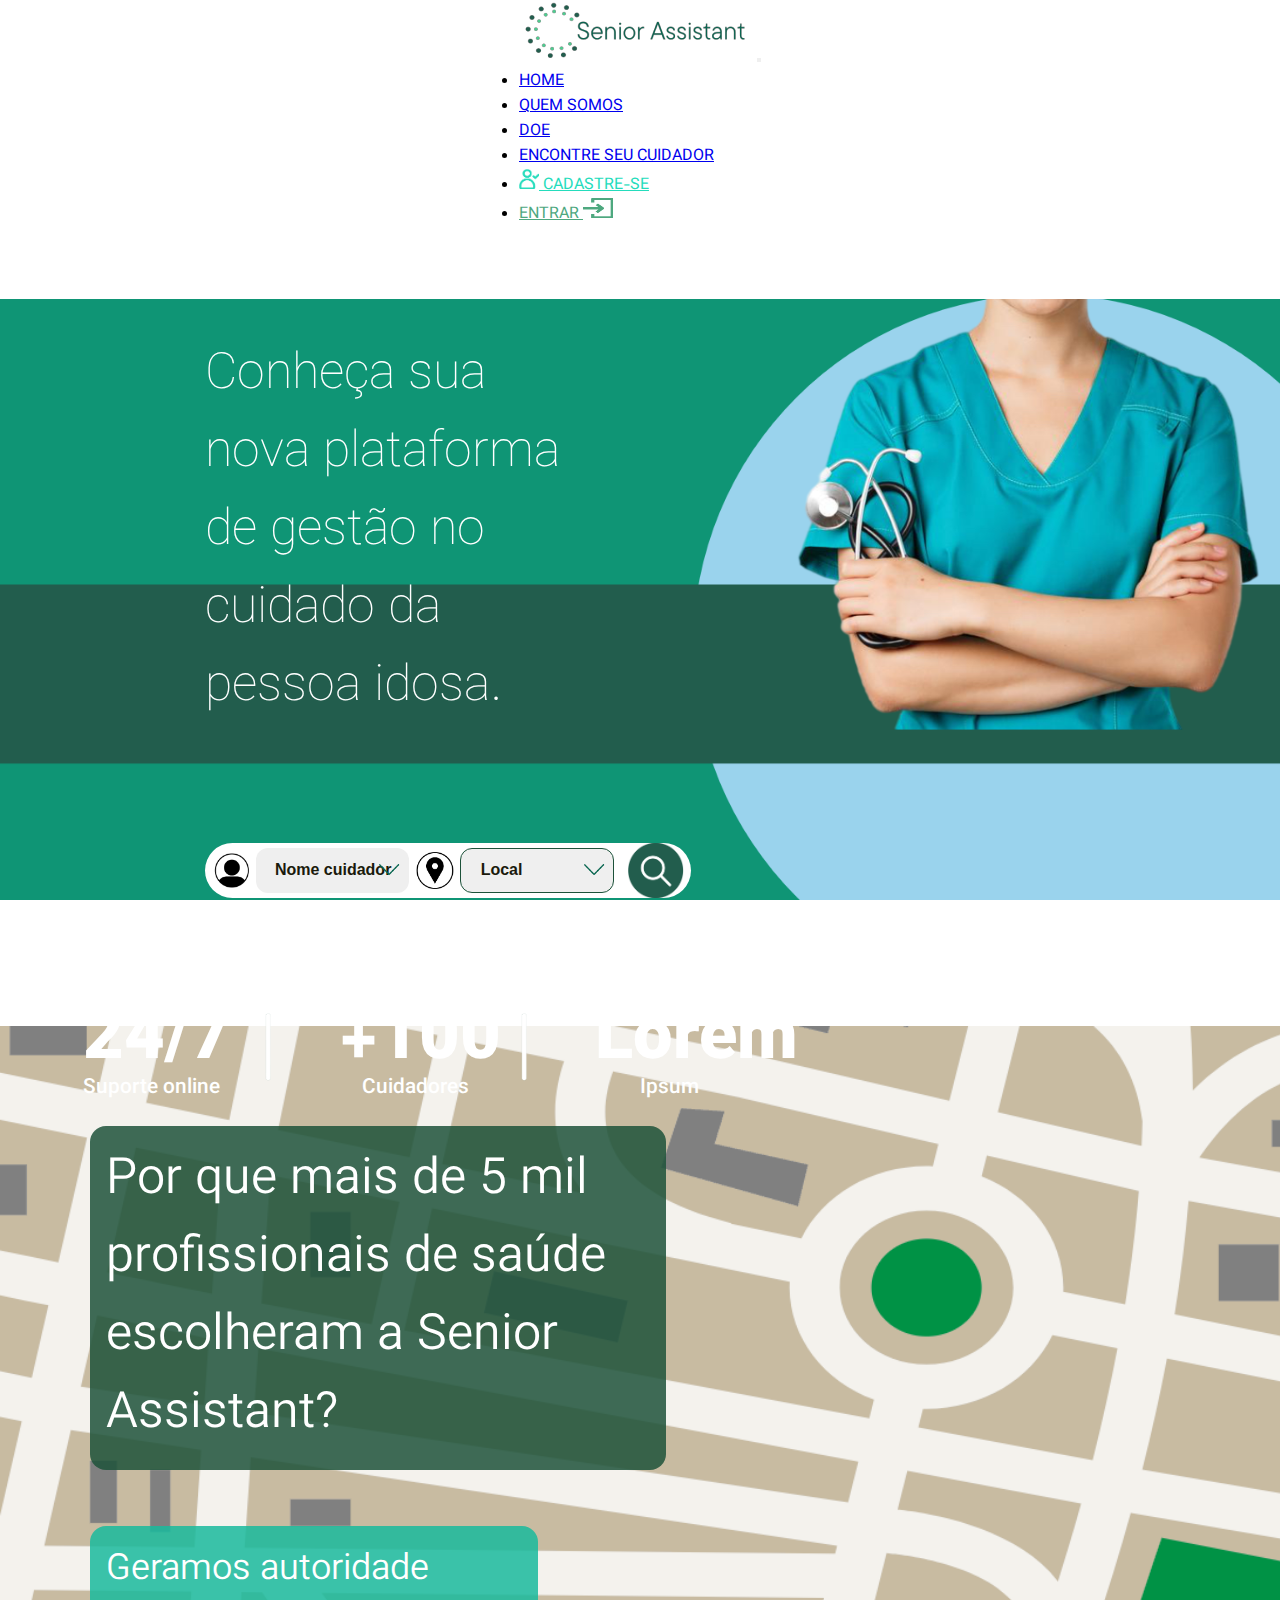
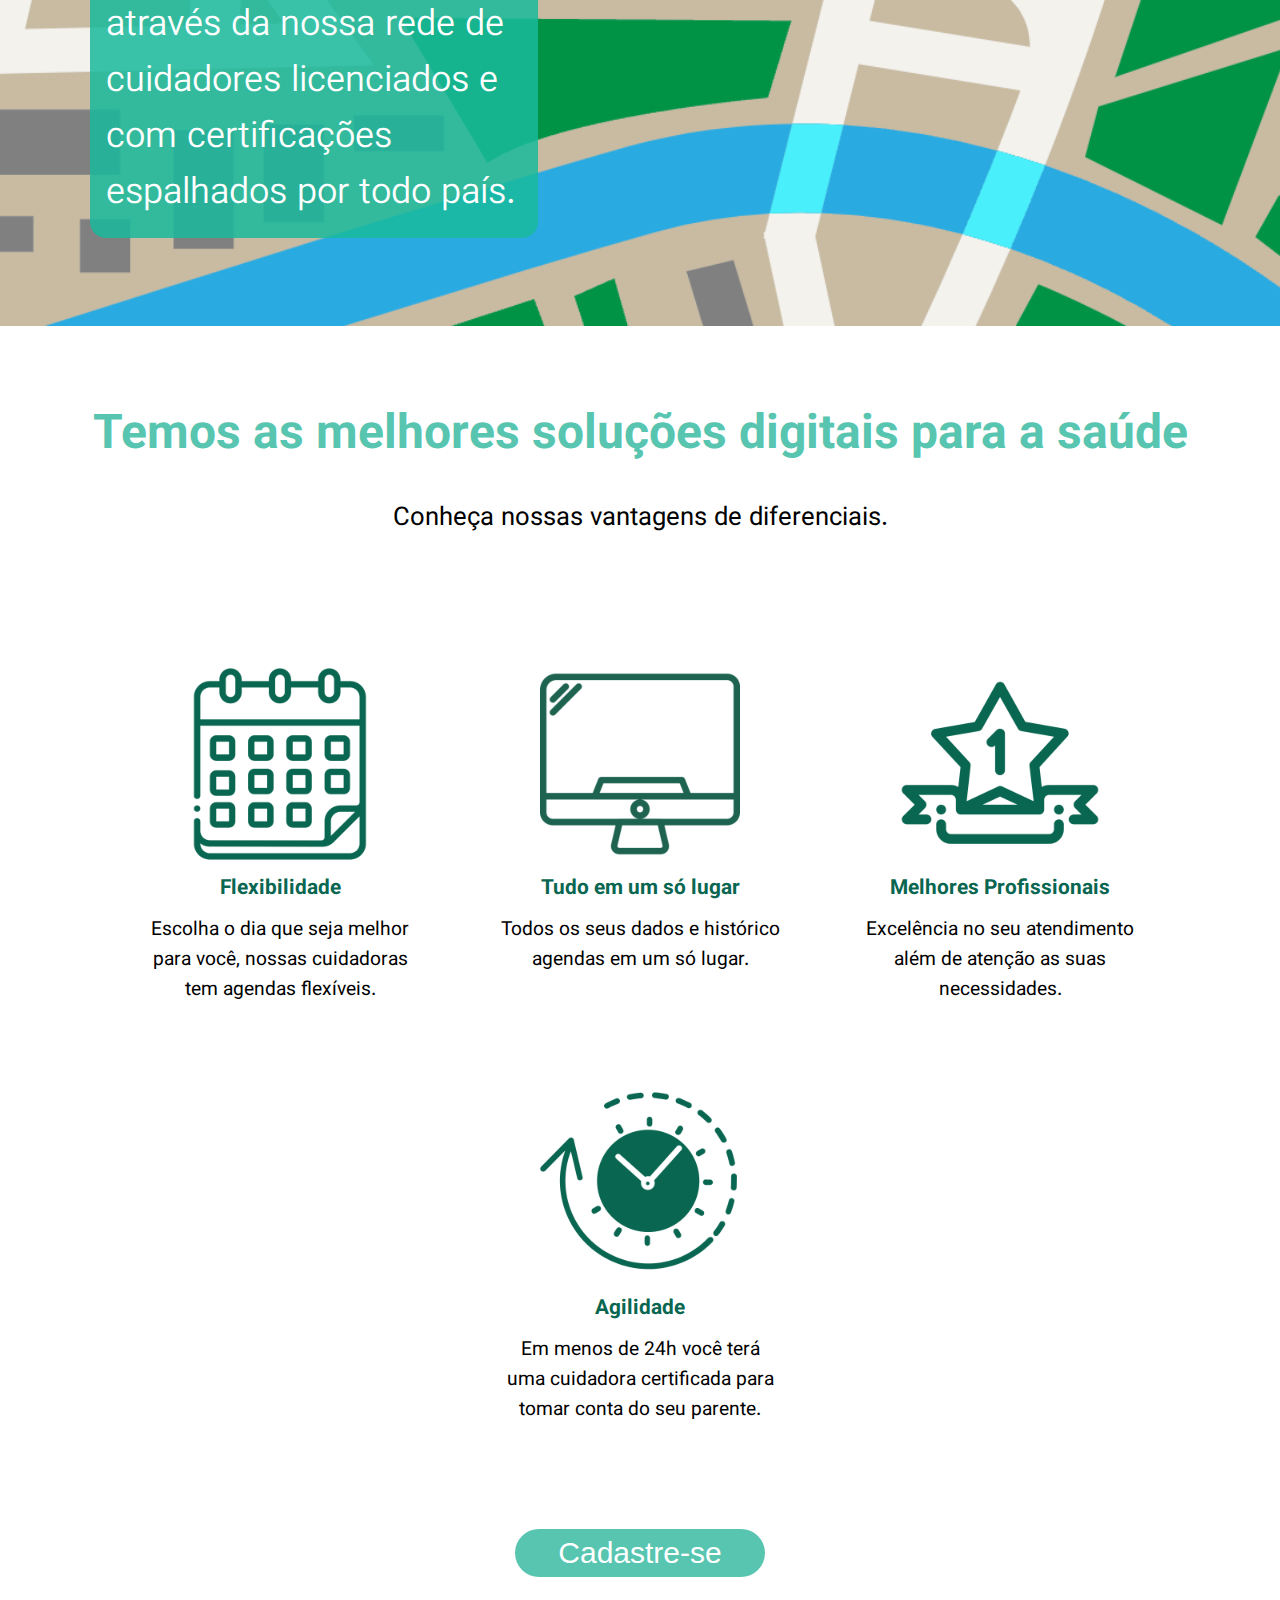
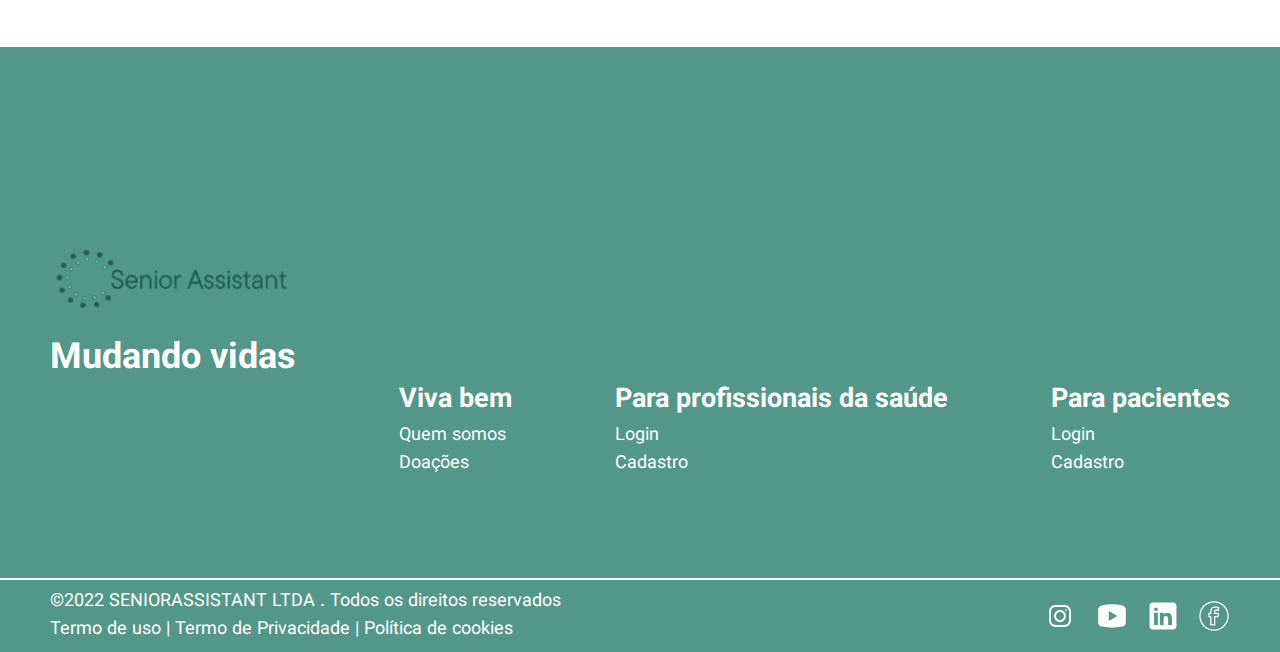
==== html/index.html @ b774f8a0 "adicionando pagina de cuidador" ====
<!DOCTYPE html>
<html lang="pt-br">
  <head>
    <meta charset="UTF-8" />
    <meta http-equiv="X-UA-Compatible" content="IE=edge" />
    <meta name="viewport" content="width=device-width, initial-scale=1.0" />
    <link
      rel="shortcut icon"
      href="../images/Logo_so_imagem.png"
      type="image/x-icon"
    />
    <link rel="stylesheet" href="../css/index.css" />
    <link rel="stylesheet" href="../css/style2.css" />
    <link rel="stylesheet" href="../css/home3.css" type="text/css" />
    <link
      rel="shortcut icon"
      href="../images/Logo_so_imagem.png"
      type="image/x-icon"
    />
    <!-- CSS BS -->
    <link href="https://cdn.jsdelivr.net/npm/bootstrap@5.2.3/dist/css/bootstrap.min.css" rel="stylesheet" integrity="sha384-rbsA2VBKQhggwzxH7pPCaAqO46MgnOM80zW1RWuH61DGLwZJEdK2Kadq2F9CUG65" crossorigin="anonymous">
    <!-- JavaScript Bundle with Popper -->
    <script src="https://cdn.jsdelivr.net/npm/bootstrap@5.2.3/dist/js/bootstrap.bundle.min.js" integrity="sha384-kenU1KFdBIe4zVF0s0G1M5b4hcpxyD9F7jL+jjXkk+Q2h455rYXK/7HAuoJl+0I4" crossorigin="anonymous" defer></script>
    <title>
      Senior Assistant | Plataforma de cuidados para Tratamentos Geriátricos
    </title>
  </head>
  <body>
    <header>
      <nav class="navbar navbar-expand-lg bg-white fixed-top">
        <div class="container-fluid">
          <a href="#"><img src="../images/Logo_nova.png" alt=""></a>
          <button class="navbar-toggler" type="button" data-bs-toggle="collapse" data-bs-target="#navbarNav" aria-controls="navbarNav" aria-expanded="false" aria-label="Toggle navigation">
            <span class="navbar-toggler-icon"></span>
          </button>
          <div class="collapse navbar-collapse justify-content-end" id="navbarNav">
            <ul class="navbar-nav">
              <li class="nav-item">
                <a class="nav-link active" aria-current="page" href="./index.html">HOME</a>
              </li>
              <li class="nav-item">
                <a class="nav-link" href="./quem_somos.html">QUEM SOMOS</a>
              </li>
              <li class="nav-item">
                <a class="nav-link" href="./doe.html">DOE</a>
              </li>
              <li class="nav-item">
                <a class="nav-link" href="./pagpaciente.html">ENCONTRE SEU CUIDADOR</a>
              </li>
              <li class="nav-item" id="color-btn-signup">
                <a class="nav-link"href="./cadastro.html"><img
                  src="../images/boneco_cadastro.png"
                  alt="ícone de cadastro"
                  height="20"
                  width="20"
                />
                CADASTRE-SE</a>
              </li>
              <li class="nav-item" id="color-btn-login">
                <a class="nav-link" href="./login.html">ENTRAR
                  <img
                    src="../images/btn_login_home.png"
                    alt="ícone de login"
                    height="20"
                    width="30"/>
                  </a>
              </li>
            </ul>
          </div>
        </div>
      </nav>
    </header>
    
    <div class="background-idosos">
      
        <div class="container-idosos">
          <h3>
            Conheça sua nova plataforma de gestão no cuidado da pessoa idosa.
          </h3>
        </div>
      <!--começo select-->

      <div>
        <div class="container-dad">
            <div class="container-cuidador">
              <img class="usuario" src="../images/icone-usuario.png" alt="">
              <select>
                <option value="" selected> Nome cuidador</option>
                <option value="">Rafaela Marques</option>
                <option value="">Ricardo Albuquerque</option>
                <option value="">Bruna Fernandes</option>
                <option value="">Marcela Domingues</option>
                
              </select>
            </div>
            <div class="seta1">
              <img src="../images/seta.png" alt="">
            </div>
            <div class="container-local">
              <img class="mapa" src="../images/icone-mapa.png" alt="">
              <select>
                <option value="" selected> Local</option>
                <option value="">Piedade</option>
                <option value="">Olinda</option>
                <option value="">Graças</option>
                <option value="">Espinheiro</option>
                
              </select>
            </div>
            <div class="seta2">
              <img src="../images/seta.png" alt="">
            </div>
            <div class="lupa">
            <img src="../images/icone-lupa.png" alt="">
            </div>  
        </div>
        <div class="escrituras">
          <div class="text1">
            <h3>24/7</h3>
            <p>Suporte online</p>
          </div>
          <div><img src="../images/barra.png"></div>
            <div class="text2">
              <h3>+100 </h3>
              <p>Cuidadores</p>
            </div>
            <div><img src="../images/barra.png"></div>
              <div class="text3">
                <h3>Lorem</h3>
                <p>Ipsum</p>
              </div>
              
        </div>
      </div>




        <!--fim select-->
          </div>
      </div>
    </div>
      
    <section class="descricao">
      <h3>
        Por que mais de 5 mil profissionais de saúde escolheram a Senior
        Assistant?
      </h3>
      <h4>
        Geramos autoridade através da nossa rede de cuidadores licenciados e com
        certificações espalhados por todo país.
      </h4>
    </section>

    <section class="vantagens">
      <div class="titulo">
        <h1>Temos as melhores soluções digitais para a saúde</h1>
      </div>
      <div>
        <p class="subtitulo">Conheça nossas vantagens de diferenciais.</p>
      </div>
      <section>
        <div class="box">
          <img class="image-home3" src="../images/flexivel.png" />
          <h3 class="texto">Flexibilidade</h3>
          <p>
            Escolha o dia que seja melhor para você, nossas cuidadoras tem agendas flexíveis.
          </p>
        </div>

        <div class="box">
          <img class="image-home3" src="../images/computador.png" />
          <h3 class="texto">Tudo em um só lugar</h3>
          <p>
            Todos os seus dados e histórico agendas em um só lugar.
          </p>
        </div>
        <div class="box">
          <img class="image-home3" src="../images/estrela.png" />
          <h3 class="texto">Melhores Profissionais</h3>
          <p>
            Excelência no seu atendimento além de atenção as suas necessidades.
          </p>
        </div>

        <div class="box">
          <img class="image-home3" src="../images/relogio.png" />
          <h3 class="texto">Agilidade</h3>
          <p>
            Em menos de 24h você terá uma cuidadora certificada para tomar conta do seu parente.
          </p>
        </div>
      </section>
      <div class="cadastro">
        <a href="../html/cadastro.html">
          <button type="submit">Cadastre-se</button>
        </a>
      </div>
    </section>

    <footer>
      <div class="wrapper">
        <img src="../images/Logo_nova.png" alt="" class="logo" />
        <div class="links">
          <h2>Mudando vidas</h2>
          <div class="col">
            <p class="titulo">Viva bem</p>
            <a href="./quem_somos.html" target="_blank">Quem somos</a>
            <a href="./doe.html" target="_blank">Doações</a>
          </div>
          <div class="col">
            <p class="titulo">Para profissionais da saúde</p>
            <a href="./login.html" target="_blank">Login</a>
            <a href="./cadastro.html" target="_blank">Cadastro</a>
          </div>
          <div class="col">
            <p class="titulo">Para pacientes</p>
            <a href="../html/login.html" target="_blank">Login</a>
            <a href="#">Cadastro</a>
          </div>
        </div>
      </div>

      <hr />

      <div class="wrapper termos">
        <div>
          <p>©2022 SENIORASSISTANT LTDA . Todos os direitos reservados</p>
          <p>Termo de uso | Termo de Privacidade | Política de cookies</p>
        </div>
        <div class="socials">
          <img src="../images/instagram.svg" alt="" />
          <img src="../images/youtube.svg" alt="" />
          <img src="../images/linkedin.svg" alt="" />
          <img src="../images/facebook.svg" alt="" />
        </div>
      </div>
    </footer>
  </body>
</html>
---- css/index.css ----
@import url('https://fonts.googleapis.com/css2?family=Noto+Sans+Mono:wght@300&family=Vazirmatn:wght@200;300&display=swap');

* {
  box-sizing: border-box;
  padding: 0;
  margin: 0;
}

body {
  font-family: 'Vazirmatn';
}

/* navegáveis */

header {
  width: 100vw;
  display: flex;
  justify-content: space-around;
  align-items: center;
  flex-wrap: wrap;
  
}

header nav {
  background-color: #ffffff;
}

.nav-bar {
  background-color: #ffff;
}

.nav-bar ul {
  display: flex;
  list-style-type: none;
  column-gap: 25px;
  flex-wrap: wrap;
}

#color-btn-signup a {
  color: #24dcbc;
}

#color-btn-login a {
  color: #4ea87f;
}

.nav-bar li a {
  text-decoration: none;
  font-size: 19px;
  color: #767575;
}

.nav-bar li a:hover {
  color: #1a1a0c;
  border-bottom: 2px solid #24dcbc;
}

#color-btn-signup a:hover,
a:active {
  color: #3c877c;
}

#color-btn-login a:hover,
a:active {
  color: #1d523a;
}

/* body */
#header {
  margin: 10px;
}

.logo-home{
width: 250px;
left: 9%;
top: 3px;
}

.container-idosos{
  width: 100vw;
  display: flex;
  align-items: flex-start;
  margin-left: 14%;
  
}
.background-idosos {
  margin-top: 4.5rem;
  background-image: url('../images/fundinho.png');
  background-repeat: no-repeat;
  background-size: cover;
  background-position: center center;
  background-attachment: fixed;
  min-width: 100vw;
  height: 100%;
}

.background-idosos h3 {
  color: #ffff;
  margin: 3% 2%;
  font-size: 50px;
  font-weight: lighter;
  width: 30%;
}

/* select*/

.container-dad {
  width: 38%;
  height: 10%;
  background-color: #fff;
  border-radius: 40px;
  display: flex;
  margin-left: 16%;
  margin-top: 6%;
}

.container-cuidador {
  margin-left: 1%;
  display: flex;
  justify-content: left;
  align-items: center;
}

.container-local {
  display: flex;
  justify-content: left;
  align-items: center;
}

.seta1 {
  display: flex;
  justify-content: center;
  align-items: center;
  margin-left: -3vw;
  pointer-events: none;
}

.seta2 {
  display: flex;
  justify-content: center;
  align-items: center;
  margin-left: -3vw;
  pointer-events: none;
}

.container-cuidador img {
  width: 3.5vw;
  margin-right: 0.1vw;
}

.seta1 img {
  width: 3vw;
  
}

.seta2 img {
  width: 3vw;
  
}

.lupa {
  display: flex;
  justify-content: center;
  align-items: center;
  margin-left: 1vw;
}

.lupa img {
  width: 4.5vw;
  
}

.container-local img {
  border: 0px;
  width: 3vw;
  margin-right: 0.5vw;
  margin-left: 0.5vw;
}

.container-cuidador select {
  width: 12vw;
  height: 5vh;
  line-height: 100%;
  border-radius: 12px;
  border-color: #1d523a;
  appearance: none;
  padding-left: 1.2rem;
  box-sizing: border-box;
  font-size: 1em;
  color: #1a1a0c;
  font-weight: 600;
  border: none;
}

.container-local select {
  width: 12vw;
  height: 5vh;
  line-height: 100%;
  border-radius: 12px;
  border-color: #1d523a;
  appearance: none;
  padding-left: 1.2rem;
  box-sizing: border-box;
  font-size: 1em;
  color: #1a1a0c;
  font-weight: 600;
  border: no;
}

.escrituras {
  display: flex;
  justify-content: center;
  align-items: center;
  width: 81vw;
  height: 10vw;
  margin-left: 8vw;
}

.escrituras div {
  width: 27vw;
  margin-top: 13vw;
  margin-left: -17vw;
}

.escrituras h3 {
  font-size: 4.4em;
  text-align: start;
  font-weight: 900;
  padding: 0;
  margin: 0;
}

.escrituras p {
  font-size: 1.3em;
  font-weight: 500;
  color: #fff;
  margin-top: -1.5rem;
}

.escrituras img {
  width: 0.9vw;
  margin-left: 4vw;
  margin-top: 1vw; 
}


.text2 p {
  margin-left: 1.8vw;
}

.text3 p {
  margin-left: 3.5vw;
}

/* Descricao */
.descricao {
  padding-top: 100px;
  height: 100vh;
  background-image: url('../images/mapa-bairro.png');
  background-repeat: no-repeat;
  background-size: cover;
}

.descricao h3,
.descricao h4 {
  color: #fff;
  margin-inline: 7%;
  border-radius: 16px;
  padding: 16px;
  font-weight: 300;
}

.descricao h3 {
  background-color: rgba(29, 82, 58, 0.85);
  font-size: 50px;
  max-width: 45vw;
}

.descricao h4 {
  background-color: rgba(25, 186, 156, 0.85);
  margin-top: 56px;
  max-width: 35vw;
  font-size: 36px;

}

/* Footer */
footer {
  background-color: #529787;
  color: #fff;
  padding-top: 200px;
}

.wrapper {
  padding-inline: 50px;
}

.logo {
  width: 245px;
  margin-bottom: 12px;
}

.links h2 {
  font-size: 36px;
}

.col {
  font-size: 18px;
  display: flex;
  flex-direction: column;
  padding-bottom: 100px;
}

.col .titulo {
  font-weight: 700;
}

.col a {
  text-decoration: none;
  color: #fff;
}

footer hr {
  background-color: #fff;
  height: 2px;
  border: none;
}

.links {
  display: flex;
  justify-content: space-between;
}

.termos {
  display: flex;
  justify-content: space-between;
  align-items: center;
  padding-block: 8px;
}

.termos p {
  font-size: 18px;
}

.socials {
  display: flex;
  gap: 1.2em;
}

.socials img {
  width: 32px;
  height: 32px;
  cursor: pointer;
}
---- css/style2.css ----
@import url('https://fonts.googleapis.com/css2?family=Noto+Sans+Mono:wght@300&family=Vazirmatn:wght@200&display=swap');
*{
    padding: 0;
    margin: 0;
    box-sizing: border-box;
    
}

.container-home2 {
    background-image: url(../images/mapamundi.png);
    background-repeat: repeat;
    background-size: cover;
 
}
.container-home2 {
    display: flex;
    flex-direction: row;
    align-content: stretch;
}

body{
    font-family: Vazirmatn;
}
.title{
    color: #ffff; 
    font-weight: lighter;
    padding-left: 150px;
    padding-top: 100px;
    
}

.title h1 {
    font-size: 45px;
}

.title h2 {
    font-size: 30px;
    margin-top: 40px;
}
.title strong {
    color: rgb(186, 43, 43);
}
---- css/home3.css ----
.vantagens {
    text-align: center;
    height: 100%;
    width: 100%;
    background-image:  url(../images/fundo.png);
    background-repeat: no-repeat;
    background-size: cover;
    background-position: center center;
    background-attachment: fixed;
}

.vantagens section {
    display: flex;
    justify-content: center;
    flex-wrap: wrap;
    row-gap: 20px;
    width: 100%;
    margin-top: 100px;
}

.vantagens h3 {
    font-size: 1.3rem;
}

.titulo {
    padding-top: 3rem;
    font-size: 1.5em;
}

.image-home3 {
    width: 200px;
    height: 200px;
}

.vantagens h1 {
    color: #58C5B0;
    padding: 25px;
}
.texto {
    color: #096650;
}


/* class */

.box{
    padding-top: 25px;
    width: 300px;
    height: 400px;
    margin: 0px 30px;
    background-color: white;
    border-radius: 15px;
}
.box p {
    align-items: center;
    padding: 10px;
    font-size: 1.2rem;
}

.subtitulo {
    font-size: 1.6rem;

}

.vantagens button {
    align-items: center;
    clear: both;
    background-color: #58C5B0;
    border-radius: 50px;
    color: #fff;
    width: 250px;
    margin: 70px auto;
    font-size: 30px;
    border: none;
    padding: 7px;
}

.vantagens button:hover {
    cursor: pointer;
}

/* Resoluções */

/* Mobile */
@media (min-width: 320px) and (max-width: 359px){
    .vantagens {
        text-align: center;
        height: 100%;
        min-width: 100vw  
    }

    .vantagens section {
        display: flex;
        flex-direction: column;
        justify-content: center;
        align-items: center;
        width: 100%;
        margin-top: 100px;
      
    }

    .box{
        padding-top: 25px;
        width: 300px;
        height: 300px;
        margin: 0px 30px;
        background-color: white;
        border-radius: 15px;
    }

    .box p {
        align-items: center;
        padding: 10px;
        font-size: 1.2rem;
    }

    .image-home3 {
        width: 100px;
        height: 100px;
    }
}

@media (min-width: 377px) and (max-width: 412px) {
    .vantagens {
        text-align: center;
        height: 100%;
        min-width: 100%  
    }

    .vantagens section {
        display: flex;
        flex-direction: column;
        justify-content: center;
        align-items: center;
        width: 100%;
        margin-top: 100px;
      
    }

    .box{
        padding-top: 25px;
        width: 300px;
        height: 300px;
        margin: 0px 30px;
        background-color: white;
        border-radius: 15px;
    }

    .box p {
        align-items: center;
        padding: 10px;
        font-size: 1.2rem;
    }

    .image-home3 {
        width: 100px;
        height: 100px;
    }
    
    .vantagens button {
        align-items: center;
        clear: both;
        background-color: #58C5B0;
        border-radius: 50px;
        color: #fff;
        width: 250px;
        margin: 70px auto;
        font-size: 30px;
        border: none;
        padding: 7px;
    }
}
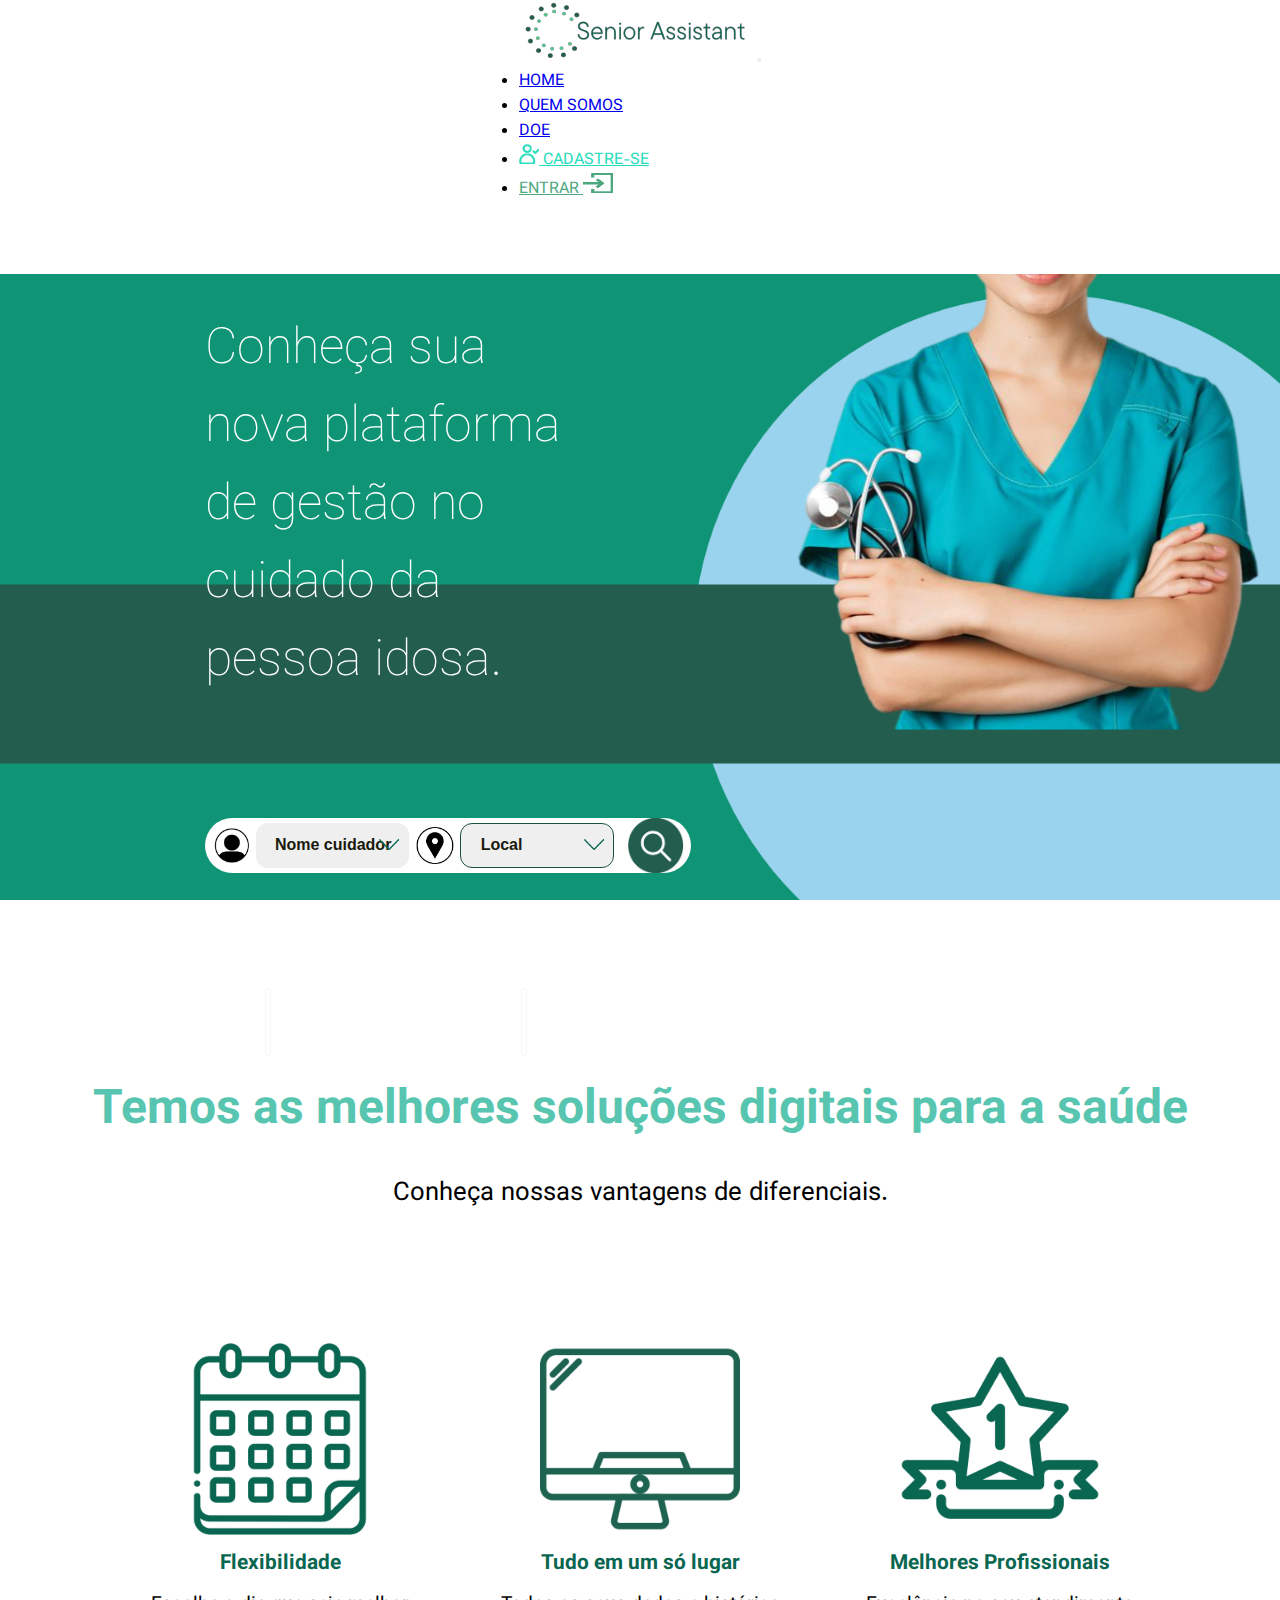
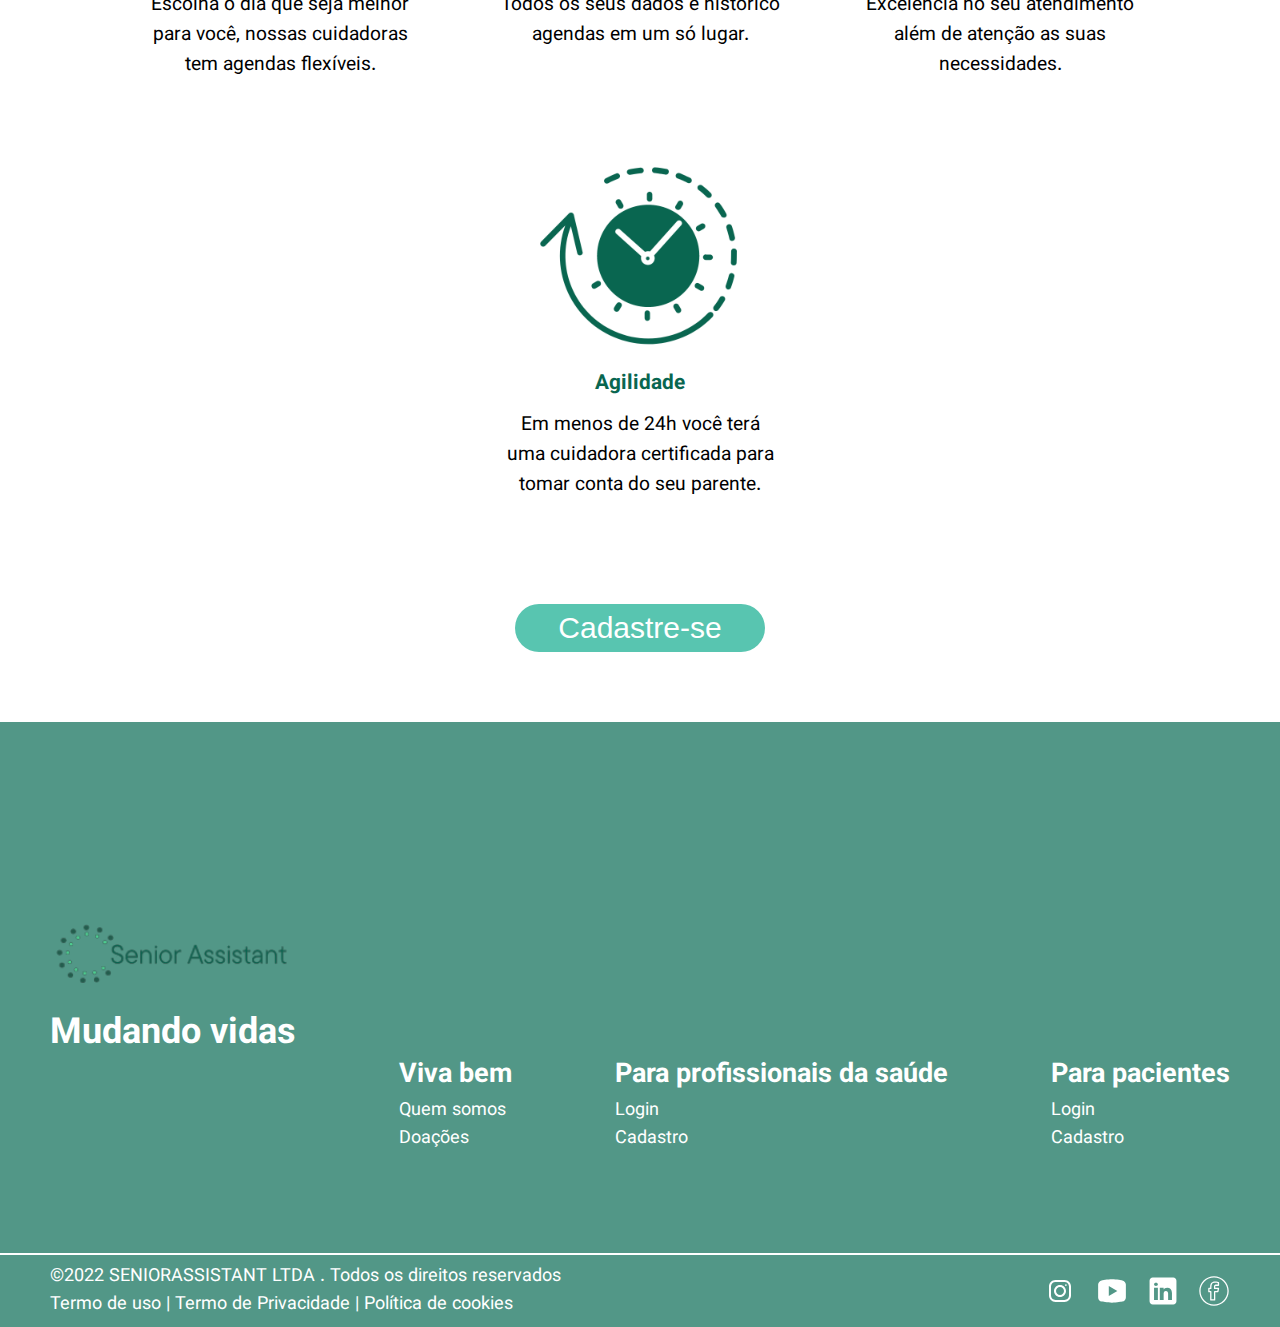
==== commit 973fc1e7: "Merge branch 'main' of https://github.com/LaysAlmeida/Projeto_Uninassau" ====
--- a/html/index.html
+++ b/html/index.html
@@ -10,7 +10,6 @@
       type="image/x-icon"
     />
     <link rel="stylesheet" href="../css/index.css" />
-    <link rel="stylesheet" href="../css/style2.css" />
     <link rel="stylesheet" href="../css/home3.css" type="text/css" />
     <link
       rel="shortcut icon"
@@ -44,9 +43,6 @@
               <li class="nav-item">
                 <a class="nav-link" href="./doe.html">DOE</a>
               </li>
-              <li class="nav-item">
-                <a class="nav-link" href="./pagpaciente.html">ENCONTRE SEU CUIDADOR</a>
-              </li>
               <li class="nav-item" id="color-btn-signup">
                 <a class="nav-link"href="./cadastro.html"><img
                   src="../images/boneco_cadastro.png"
@@ -140,17 +136,6 @@
           </div>
       </div>
     </div>
-      
-    <section class="descricao">
-      <h3>
-        Por que mais de 5 mil profissionais de saúde escolheram a Senior
-        Assistant?
-      </h3>
-      <h4>
-        Geramos autoridade através da nossa rede de cuidadores licenciados e com
-        certificações espalhados por todo país.
-      </h4>
-    </section>
 
     <section class="vantagens">
       <div class="titulo">
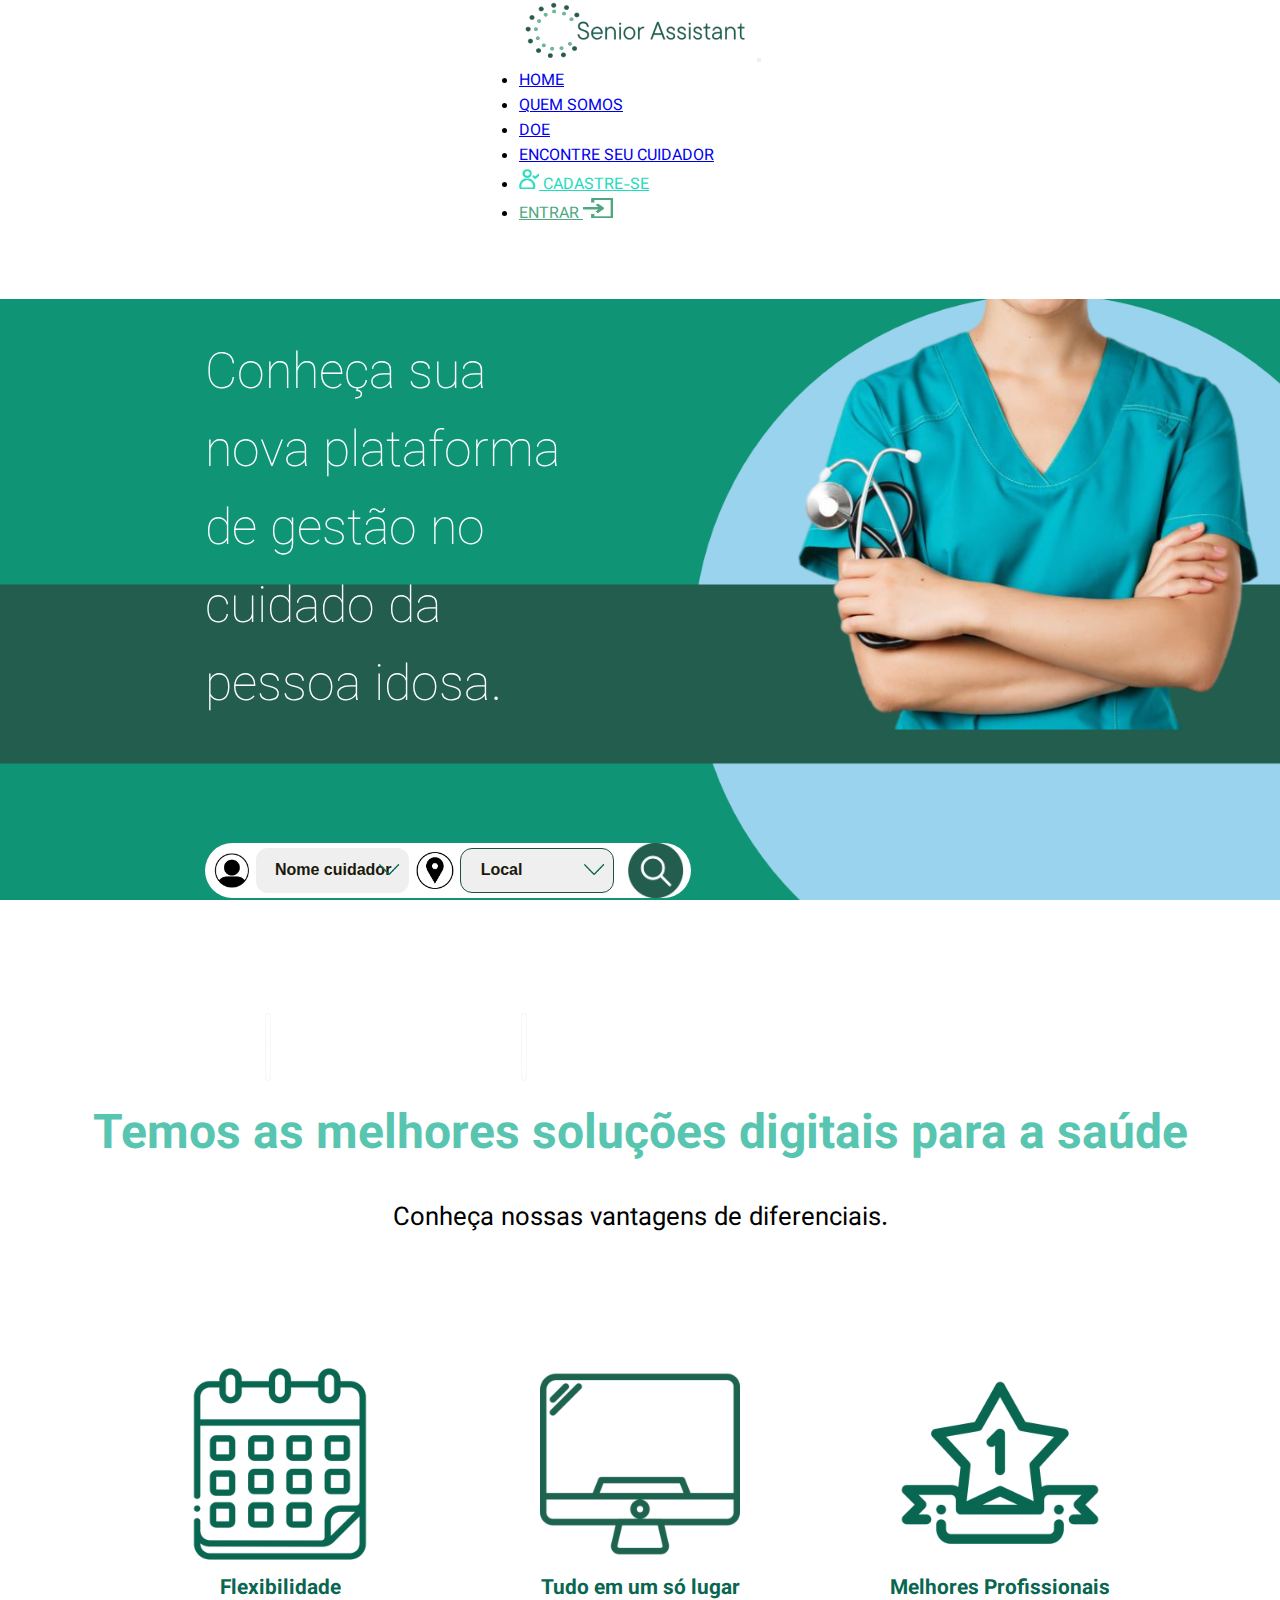
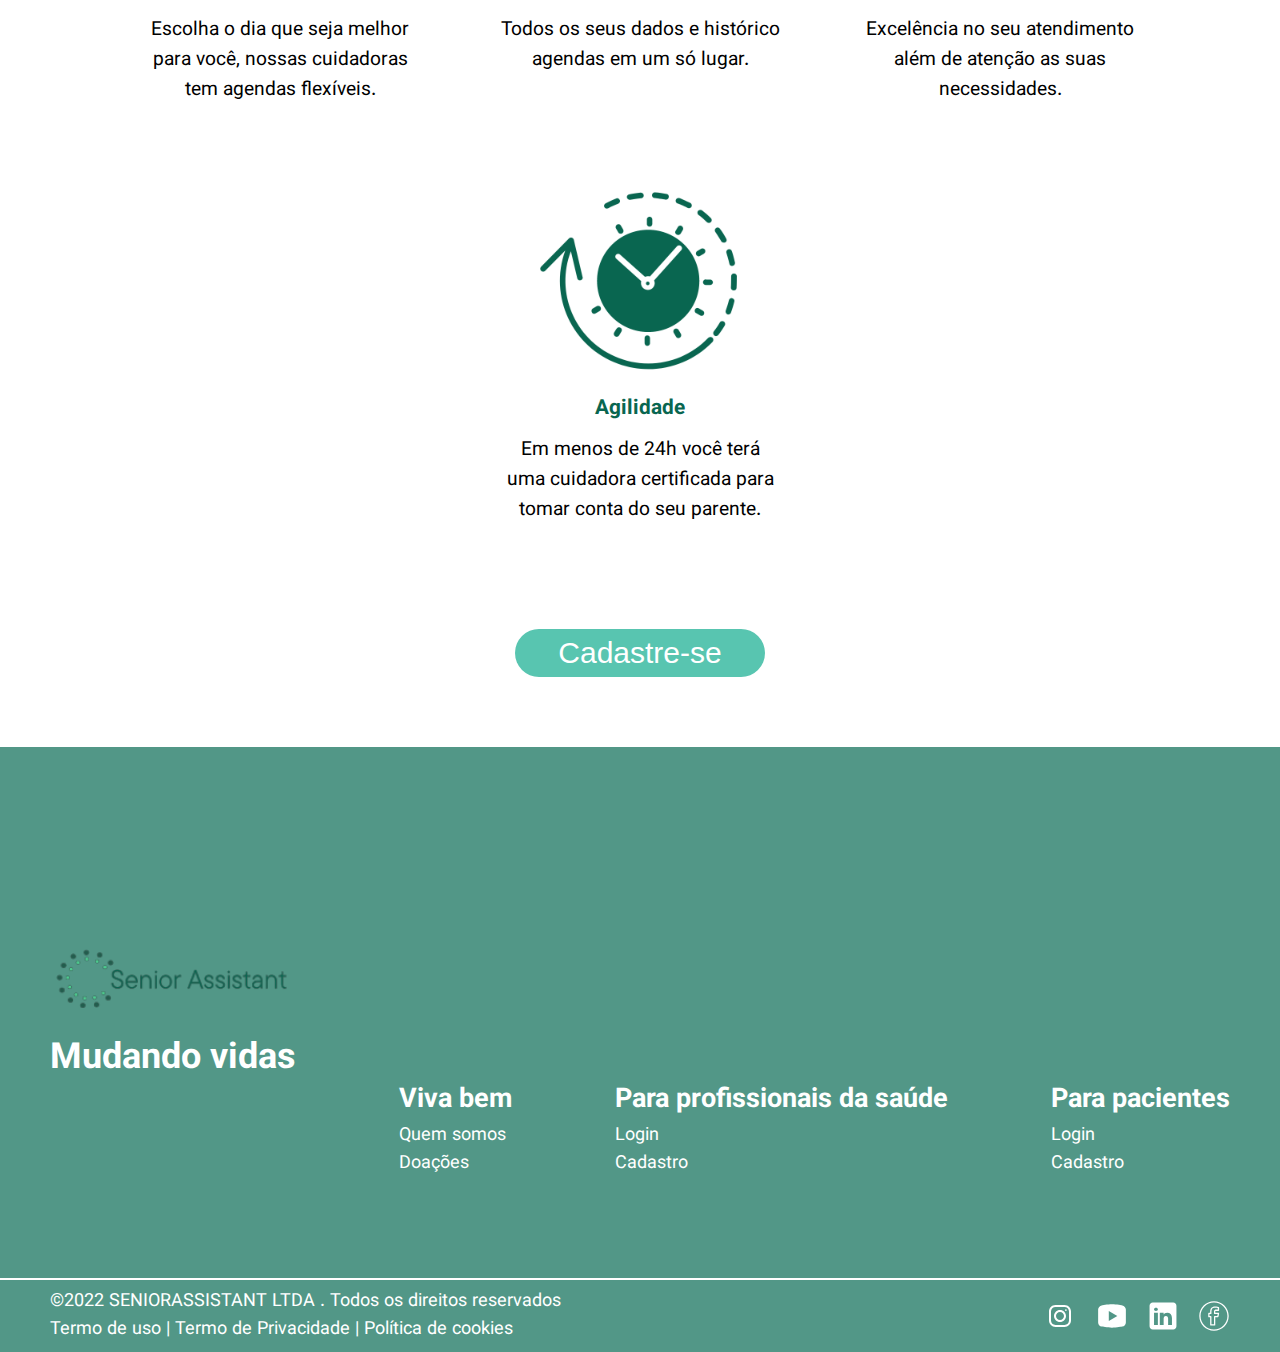
==== commit d7272352: "adicionando pag" ====
--- a/html/index.html
+++ b/html/index.html
@@ -43,6 +43,9 @@
               <li class="nav-item">
                 <a class="nav-link" href="./doe.html">DOE</a>
               </li>
+              <li class="nav-item">
+                <a class="nav-link" href="./pagpaciente.html">ENCONTRE SEU CUIDADOR</a>
+              </li>
               <li class="nav-item" id="color-btn-signup">
                 <a class="nav-link"href="./cadastro.html"><img
                   src="../images/boneco_cadastro.png"
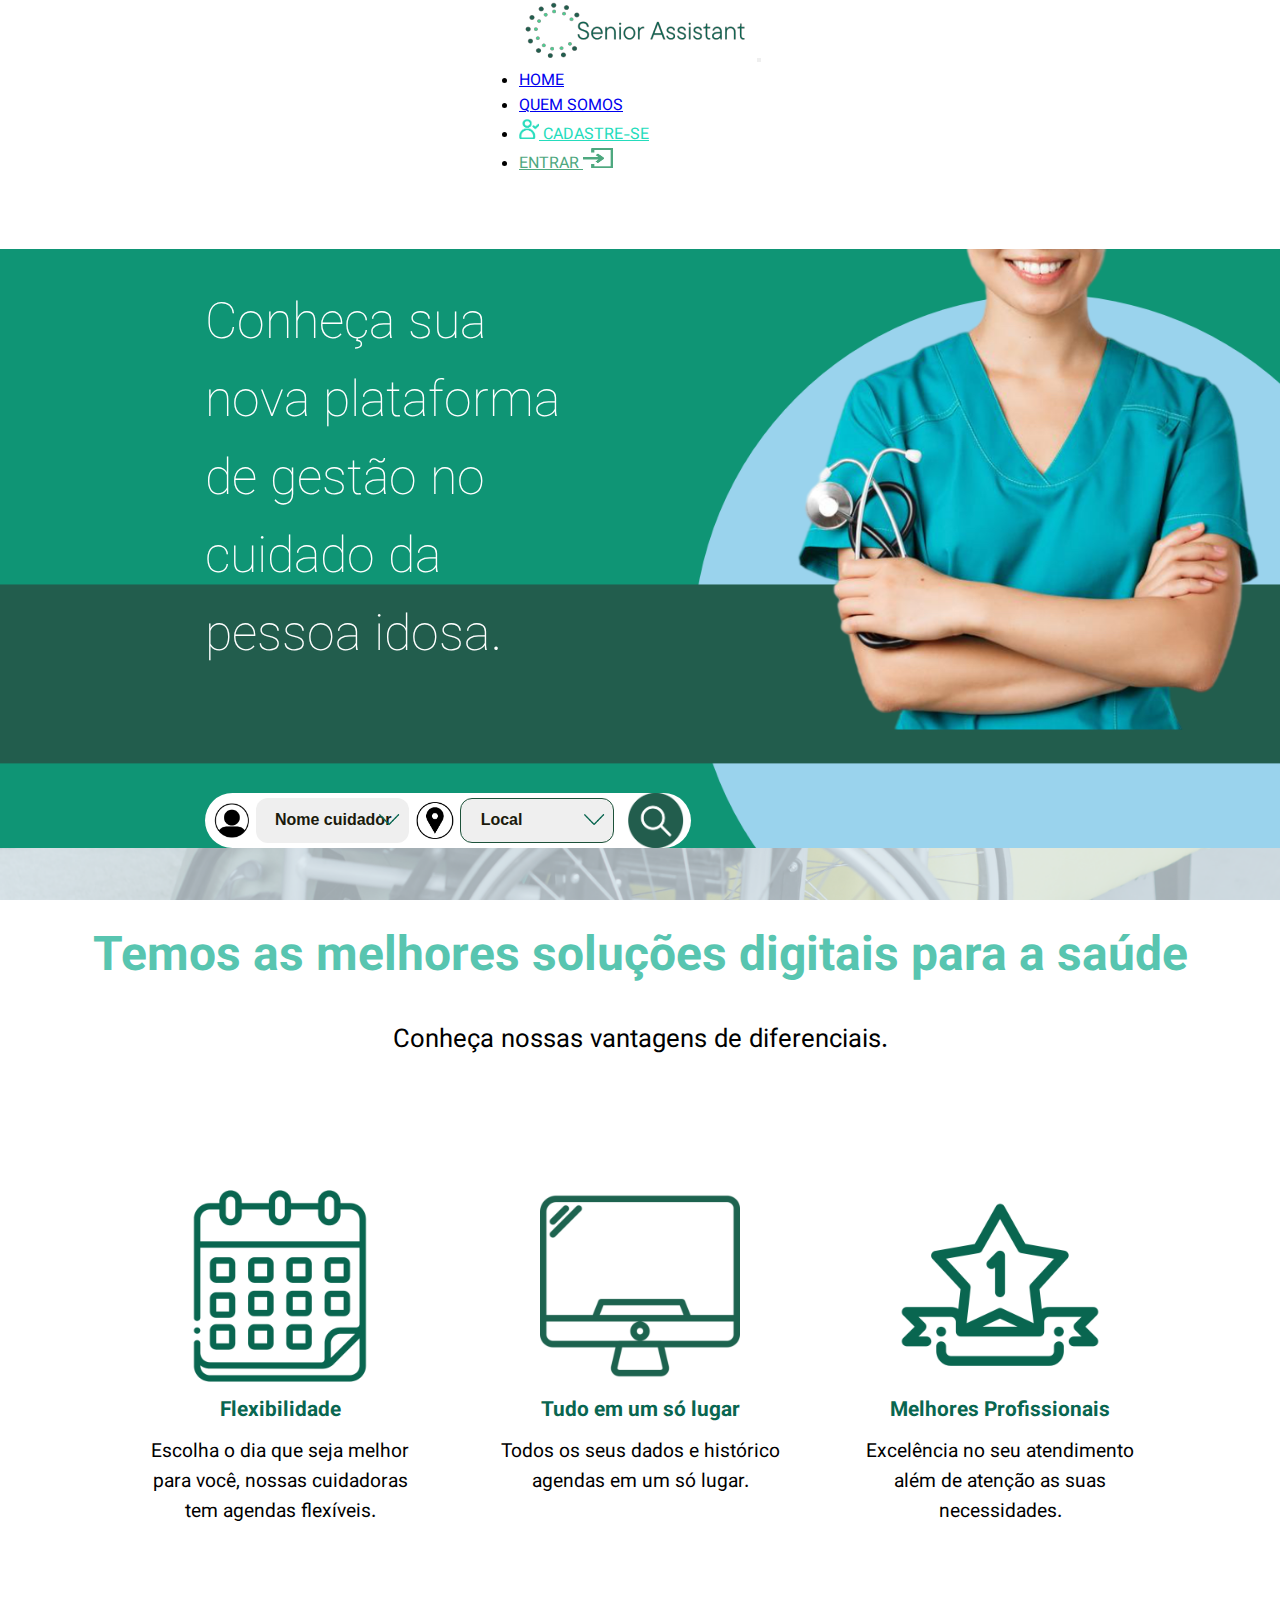
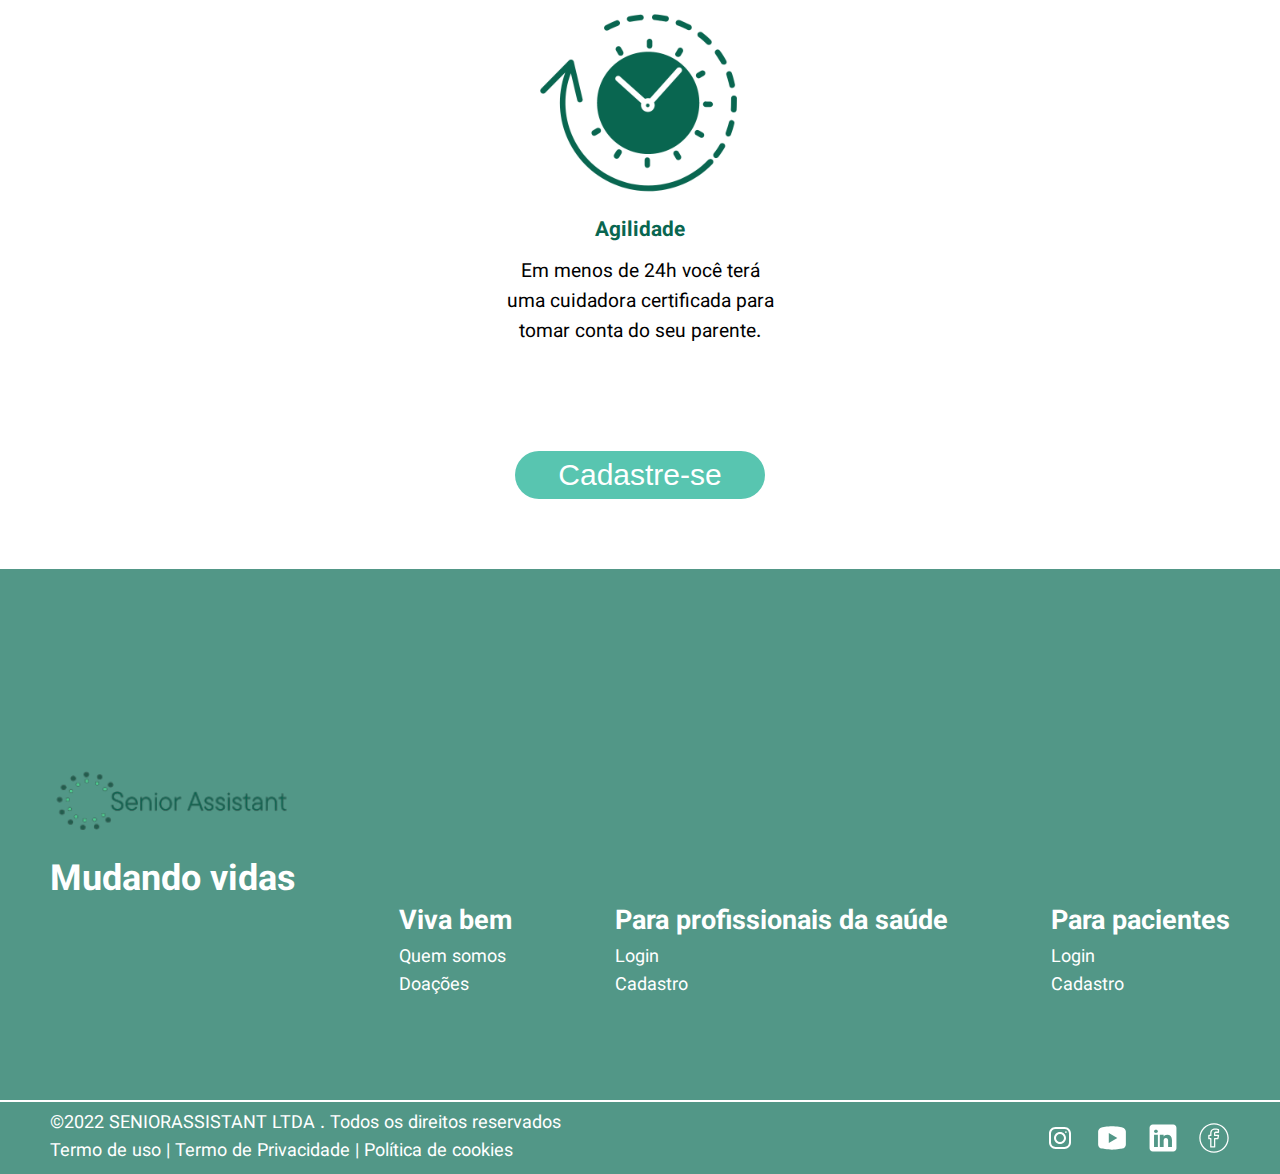
==== commit 3ba97bb0: "add responsividade" ====
--- a/html/index.html
+++ b/html/index.html
@@ -40,12 +40,6 @@
               <li class="nav-item">
                 <a class="nav-link" href="./quem_somos.html">QUEM SOMOS</a>
               </li>
-              <li class="nav-item">
-                <a class="nav-link" href="./doe.html">DOE</a>
-              </li>
-              <li class="nav-item">
-                <a class="nav-link" href="./pagpaciente.html">ENCONTRE SEU CUIDADOR</a>
-              </li>
               <li class="nav-item" id="color-btn-signup">
                 <a class="nav-link"href="./cadastro.html"><img
                   src="../images/boneco_cadastro.png"
@@ -85,11 +79,11 @@
               <img class="usuario" src="../images/icone-usuario.png" alt="">
               <select>
                 <option value="" selected> Nome cuidador</option>
-                <option value="">Rafaela Marques</option>
-                <option value="">Ricardo Albuquerque</option>
-                <option value="">Bruna Fernandes</option>
-                <option value="">Marcela Domingues</option>
-                
+                <option value="">ai pinho</option>
+                <option value="">spetinho</option>
+                <option value="">dedesh</option>
+                <option value="">relampago marquinhos</option>
+                <option value="">mabomba</option>
               </select>
             </div>
             <div class="seta1">
@@ -99,11 +93,11 @@
               <img class="mapa" src="../images/icone-mapa.png" alt="">
               <select>
                 <option value="" selected> Local</option>
-                <option value="">Piedade</option>
-                <option value="">Olinda</option>
-                <option value="">Graças</option>
-                <option value="">Espinheiro</option>
-                
+                <option value="">ai pinho</option>
+                <option value="">spetinho</option>
+                <option value="">dedesh</option>
+                <option value="">relampago marquinhos</option>
+                <option value="">mabomba</option>
               </select>
             </div>
             <div class="seta2">
@@ -113,7 +107,7 @@
             <img src="../images/icone-lupa.png" alt="">
             </div>  
         </div>
-        <div class="escrituras">
+        <!-- <div class="escrituras">
           <div class="text1">
             <h3>24/7</h3>
             <p>Suporte online</p>
@@ -129,7 +123,7 @@
                 <p>Ipsum</p>
               </div>
               
-        </div>
+        </div> -->
       </div>
 
 
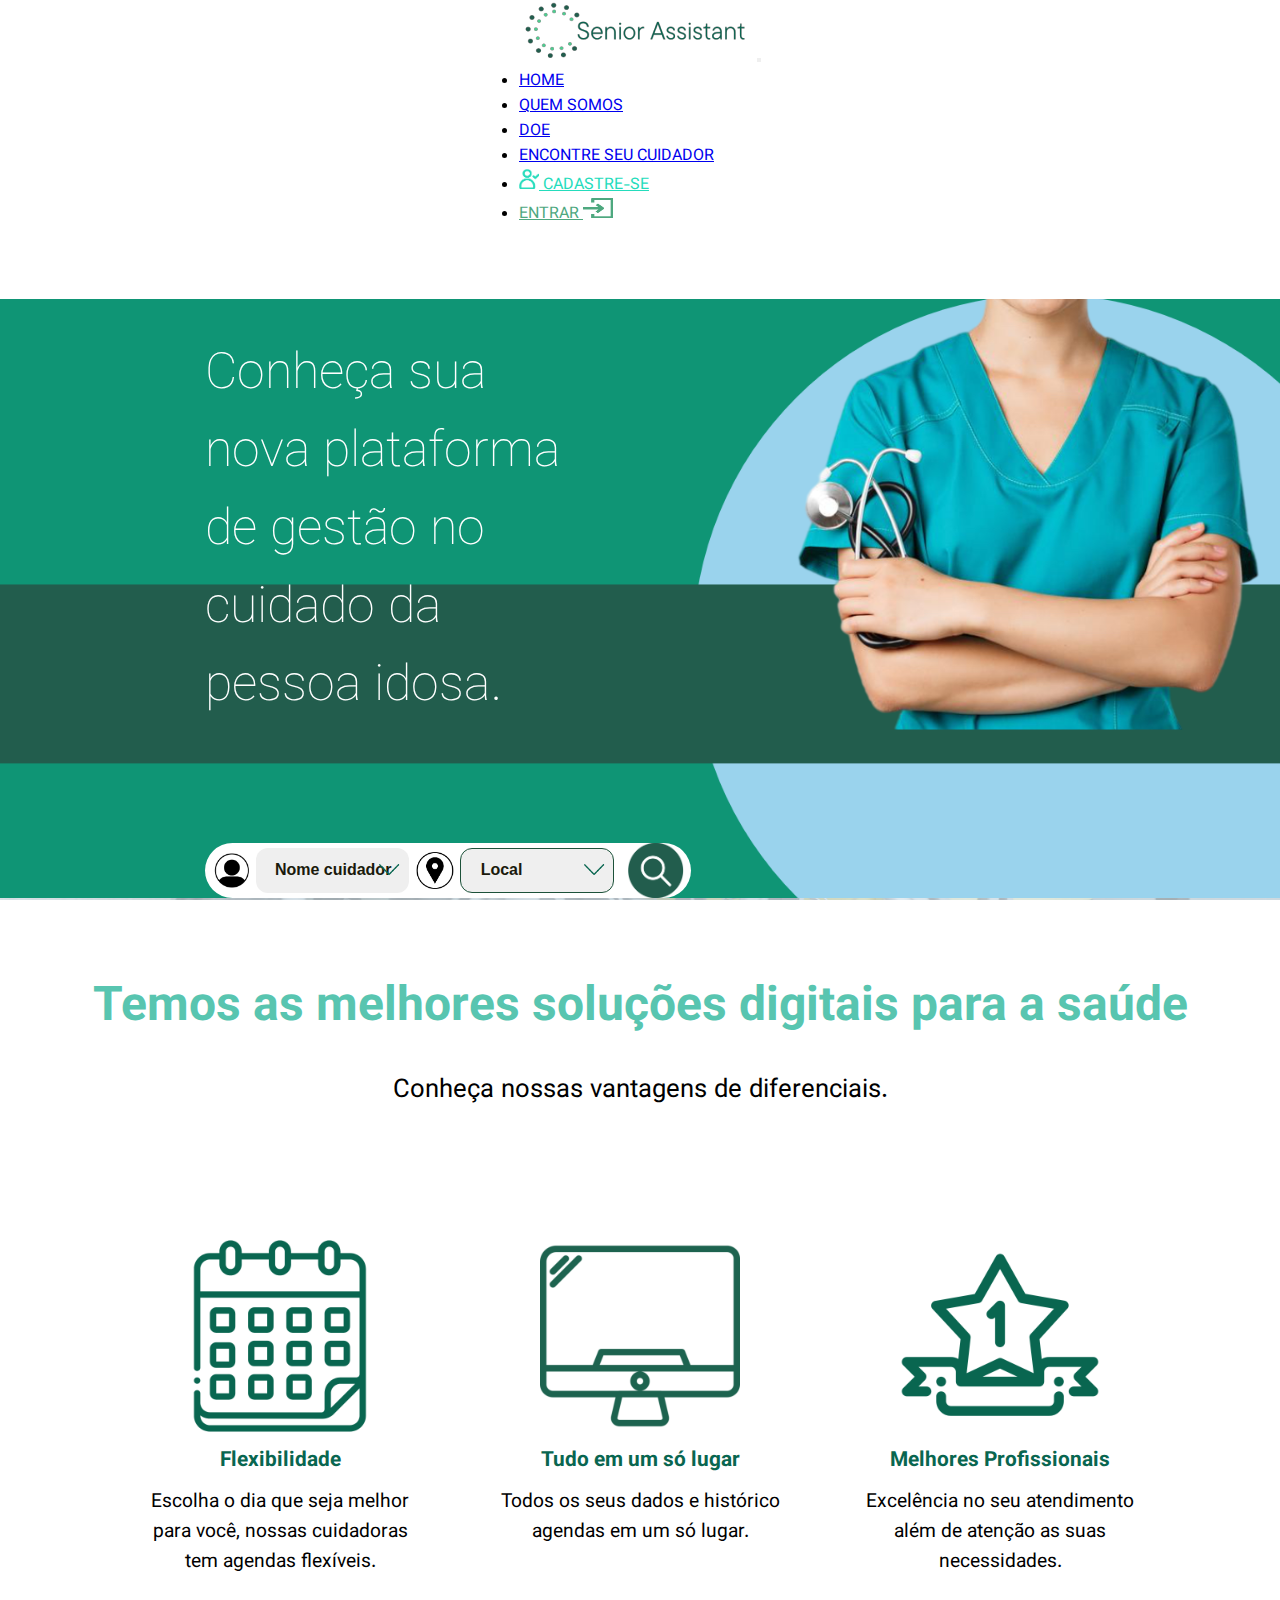
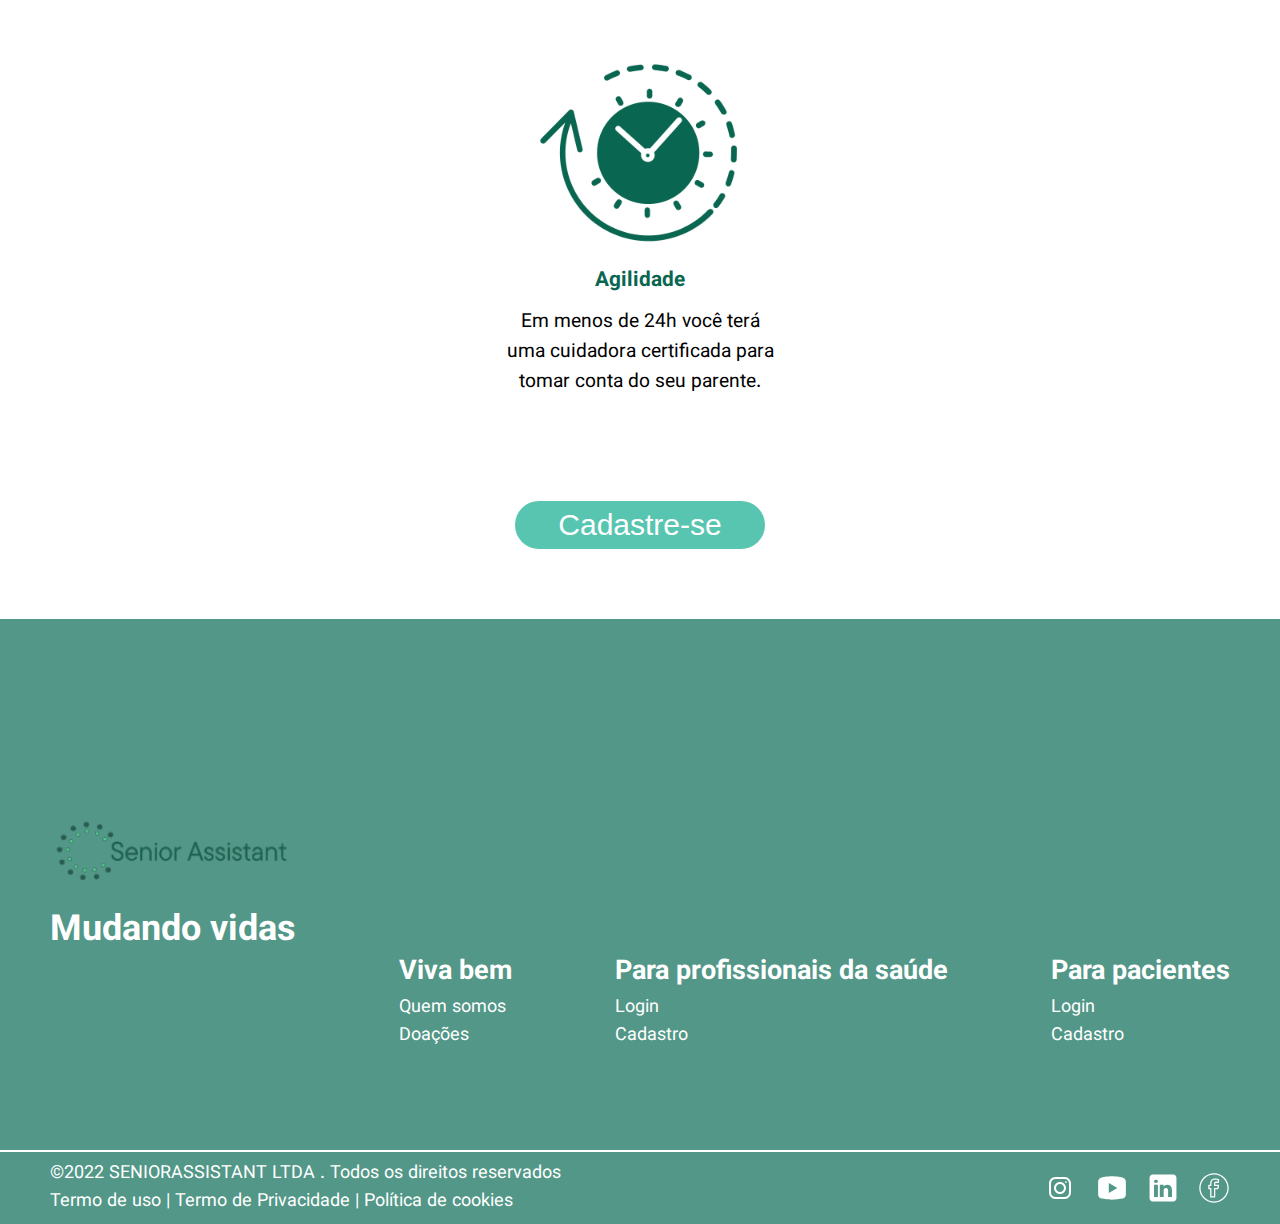
==== commit 7ad88c62: "Merge branch 'main' of https://github.com/LaysAlmeida/Projeto_Uninassau" ====
--- a/html/index.html
+++ b/html/index.html
@@ -40,6 +40,12 @@
               <li class="nav-item">
                 <a class="nav-link" href="./quem_somos.html">QUEM SOMOS</a>
               </li>
+              <li class="nav-item">
+                <a class="nav-link" href="./doe.html">DOE</a>
+              </li>
+              <li class="nav-item">
+                <a class="nav-link" href="./pagpaciente.html">ENCONTRE SEU CUIDADOR</a>
+              </li>
               <li class="nav-item" id="color-btn-signup">
                 <a class="nav-link"href="./cadastro.html"><img
                   src="../images/boneco_cadastro.png"
@@ -79,11 +85,11 @@
               <img class="usuario" src="../images/icone-usuario.png" alt="">
               <select>
                 <option value="" selected> Nome cuidador</option>
-                <option value="">ai pinho</option>
-                <option value="">spetinho</option>
-                <option value="">dedesh</option>
-                <option value="">relampago marquinhos</option>
-                <option value="">mabomba</option>
+                <option value="">Rafaela Marques</option>
+                <option value="">Ricardo Albuquerque</option>
+                <option value="">Bruna Fernandes</option>
+                <option value="">Marcela Domingues</option>
+                
               </select>
             </div>
             <div class="seta1">
@@ -93,11 +99,11 @@
               <img class="mapa" src="../images/icone-mapa.png" alt="">
               <select>
                 <option value="" selected> Local</option>
-                <option value="">ai pinho</option>
-                <option value="">spetinho</option>
-                <option value="">dedesh</option>
-                <option value="">relampago marquinhos</option>
-                <option value="">mabomba</option>
+                <option value="">Piedade</option>
+                <option value="">Olinda</option>
+                <option value="">Graças</option>
+                <option value="">Espinheiro</option>
+                
               </select>
             </div>
             <div class="seta2">
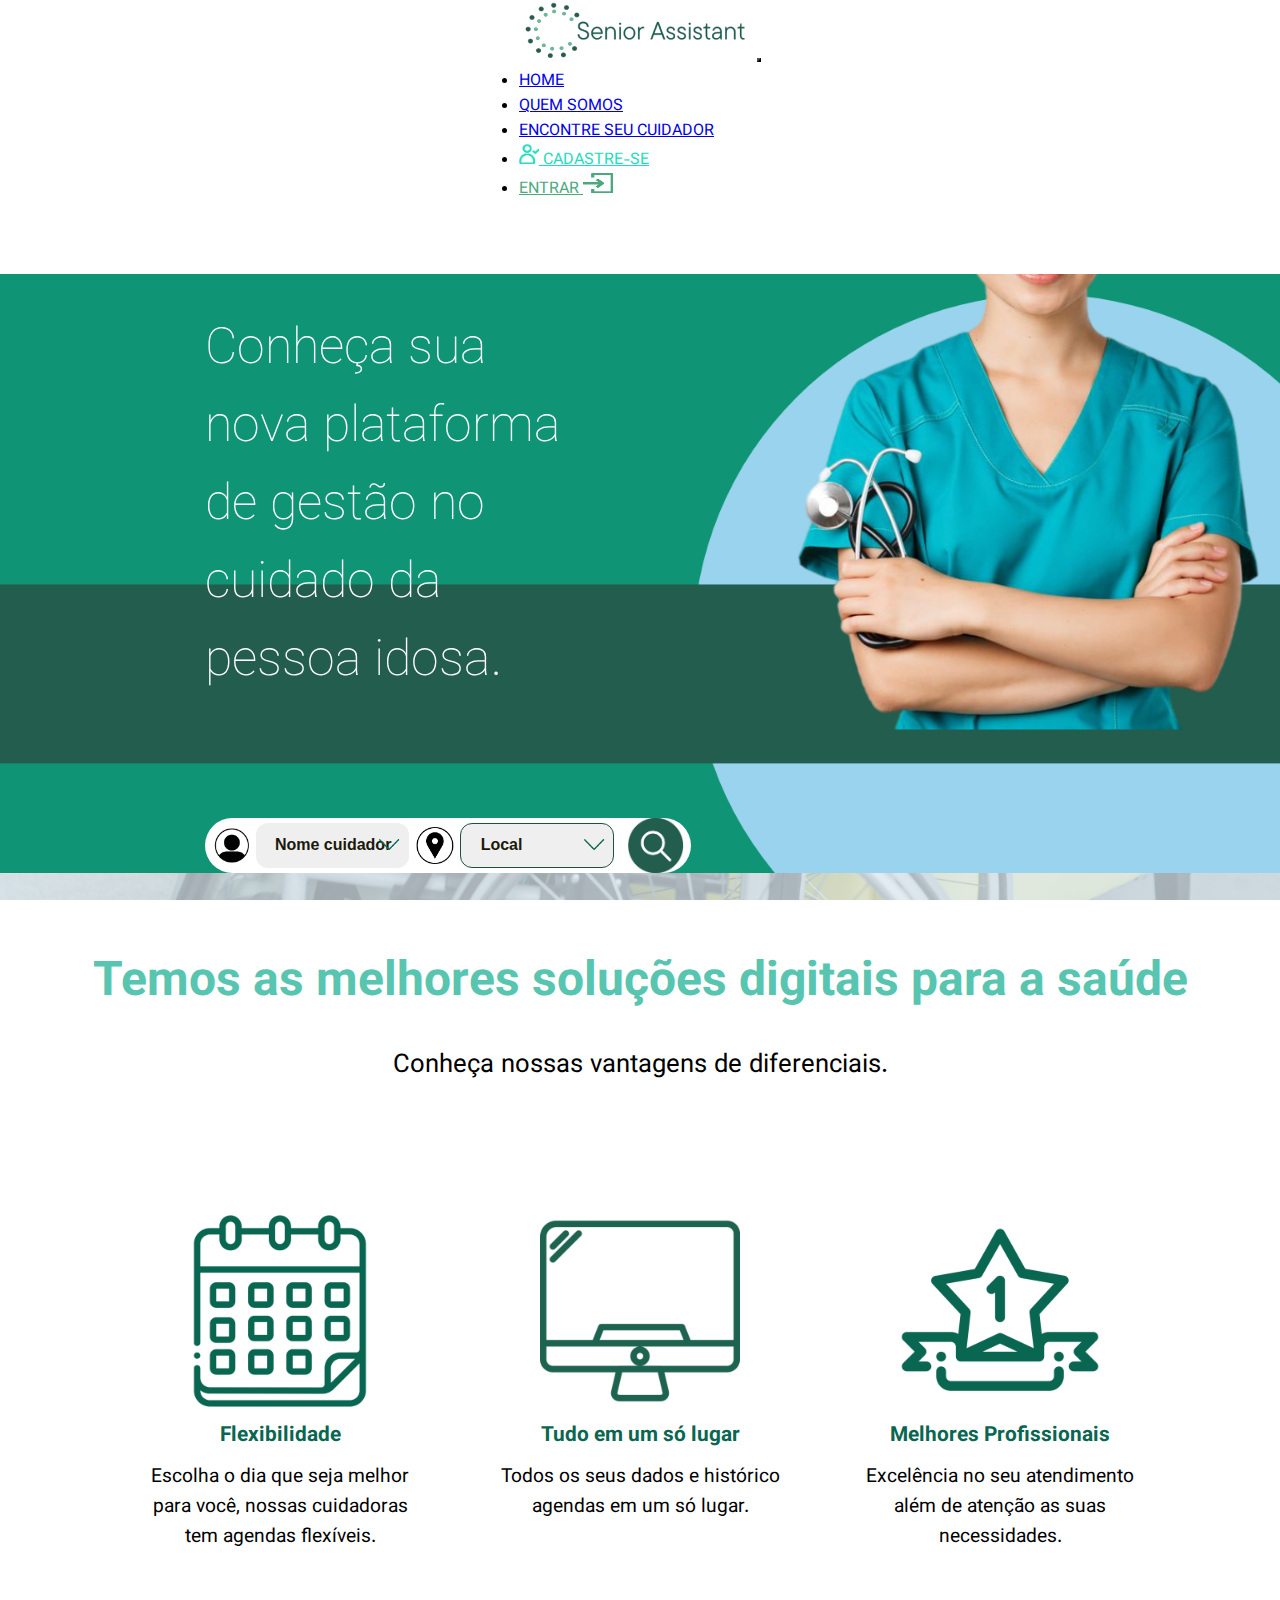
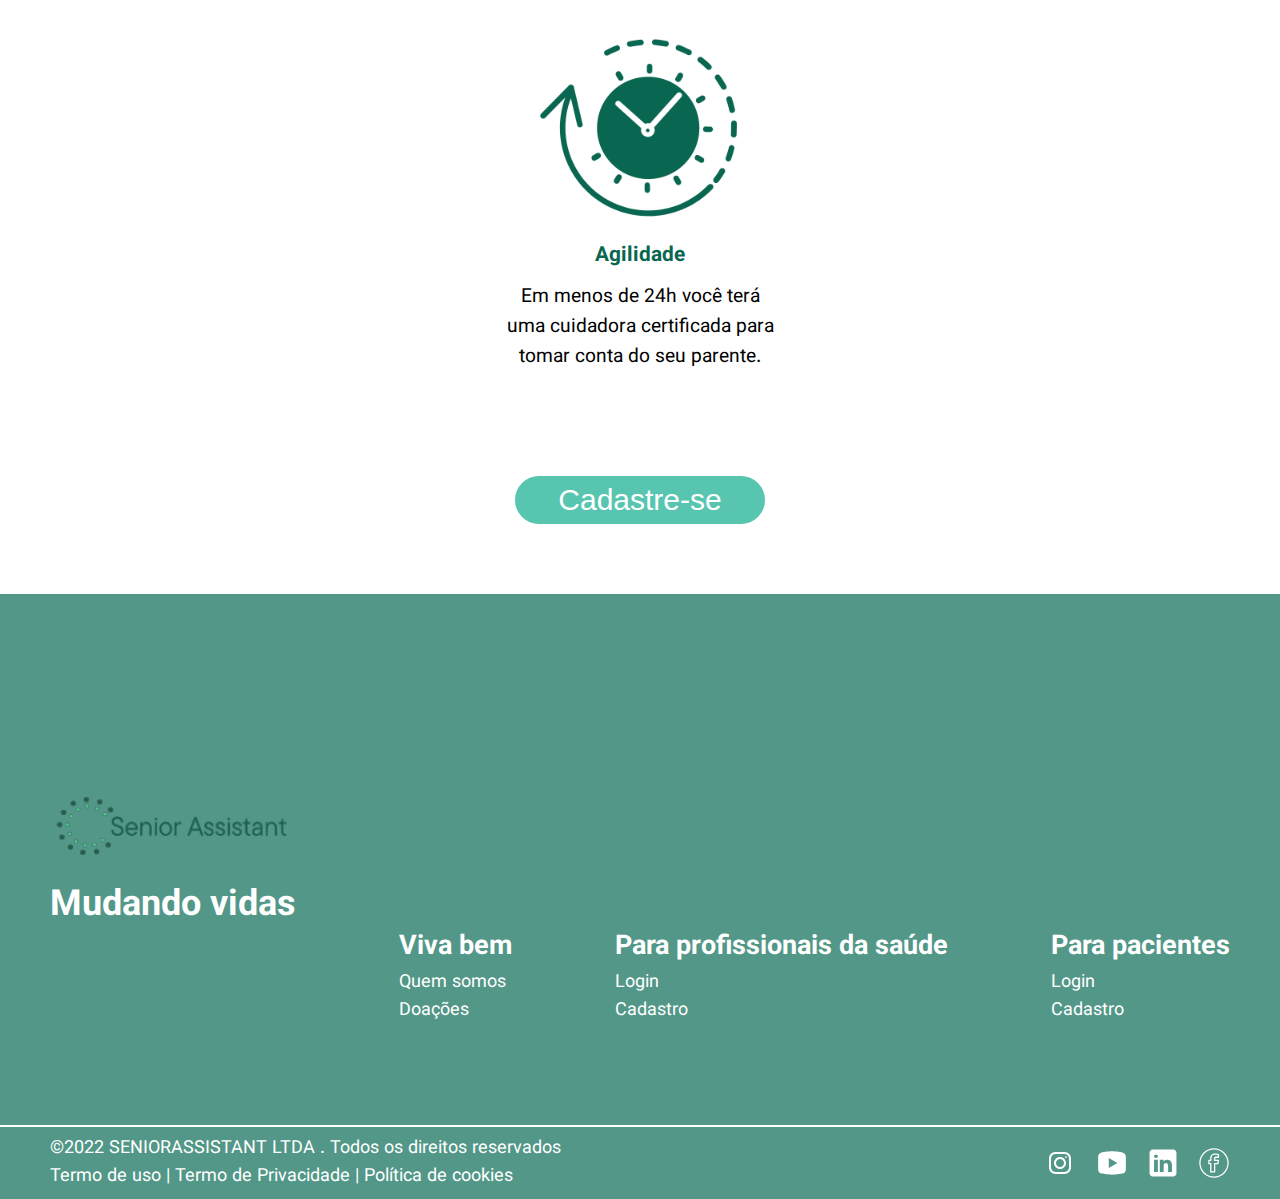
==== commit 2951b2b5: "add responsividade" ====
--- a/html/index.html
+++ b/html/index.html
@@ -41,9 +41,6 @@
                 <a class="nav-link" href="./quem_somos.html">QUEM SOMOS</a>
               </li>
               <li class="nav-item">
-                <a class="nav-link" href="./doe.html">DOE</a>
-              </li>
-              <li class="nav-item">
                 <a class="nav-link" href="./pagpaciente.html">ENCONTRE SEU CUIDADOR</a>
               </li>
               <li class="nav-item" id="color-btn-signup">
--- a/css/index.css
+++ b/css/index.css
@@ -4,6 +4,7 @@
   box-sizing: border-box;
   padding: 0;
   margin: 0;
+  background-position: center center;
 }
 
 body {
@@ -77,7 +78,7 @@
 }
 
 .container-idosos{
-  width: 100vw;
+  min-width: 100vw;
   display: flex;
   align-items: flex-start;
   margin-left: 14%;
--- a/css/home3.css
+++ b/css/home3.css
@@ -82,6 +82,58 @@
 /* Resoluções */
 
 /* Mobile */
+
+@media (min-width: 360px) and (max-width: 412px) {
+    .vantagens {
+        text-align: center;
+        height: 100%;
+        min-width: 100%  
+    }
+    
+    .vantagens section {
+        display: flex;
+        flex-direction: column;
+        justify-content: center;
+        align-items: center;
+        width: 100%;
+        margin-top: 100px;
+        
+    }
+    
+    .box{
+        padding-top: 25px;
+        width: 300px;
+        height: 300px;
+        margin: 0px 30px;
+        background-color: white;
+        border-radius: 15px;
+    }
+    
+    .box p {
+        align-items: center;
+        padding: 10px;
+        font-size: 1.2rem;
+    }
+    
+    .image-home3 {
+        width: 100px;
+        height: 100px;
+    }
+    
+    .vantagens button {
+        align-items: center;
+        clear: both;
+        background-color: #58C5B0;
+        border-radius: 50px;
+        color: #fff;
+        width: 250px;
+        margin: 70px auto;
+        font-size: 30px;
+        border: none;
+        padding: 7px;
+    }
+}
+
 @media (min-width: 320px) and (max-width: 359px){
     .vantagens {
         text-align: center;
@@ -119,54 +171,3 @@
         height: 100px;
     }
 }
-
-@media (min-width: 377px) and (max-width: 412px) {
-    .vantagens {
-        text-align: center;
-        height: 100%;
-        min-width: 100%  
-    }
-
-    .vantagens section {
-        display: flex;
-        flex-direction: column;
-        justify-content: center;
-        align-items: center;
-        width: 100%;
-        margin-top: 100px;
-      
-    }
-
-    .box{
-        padding-top: 25px;
-        width: 300px;
-        height: 300px;
-        margin: 0px 30px;
-        background-color: white;
-        border-radius: 15px;
-    }
-
-    .box p {
-        align-items: center;
-        padding: 10px;
-        font-size: 1.2rem;
-    }
-
-    .image-home3 {
-        width: 100px;
-        height: 100px;
-    }
-    
-    .vantagens button {
-        align-items: center;
-        clear: both;
-        background-color: #58C5B0;
-        border-radius: 50px;
-        color: #fff;
-        width: 250px;
-        margin: 70px auto;
-        font-size: 30px;
-        border: none;
-        padding: 7px;
-    }
-}
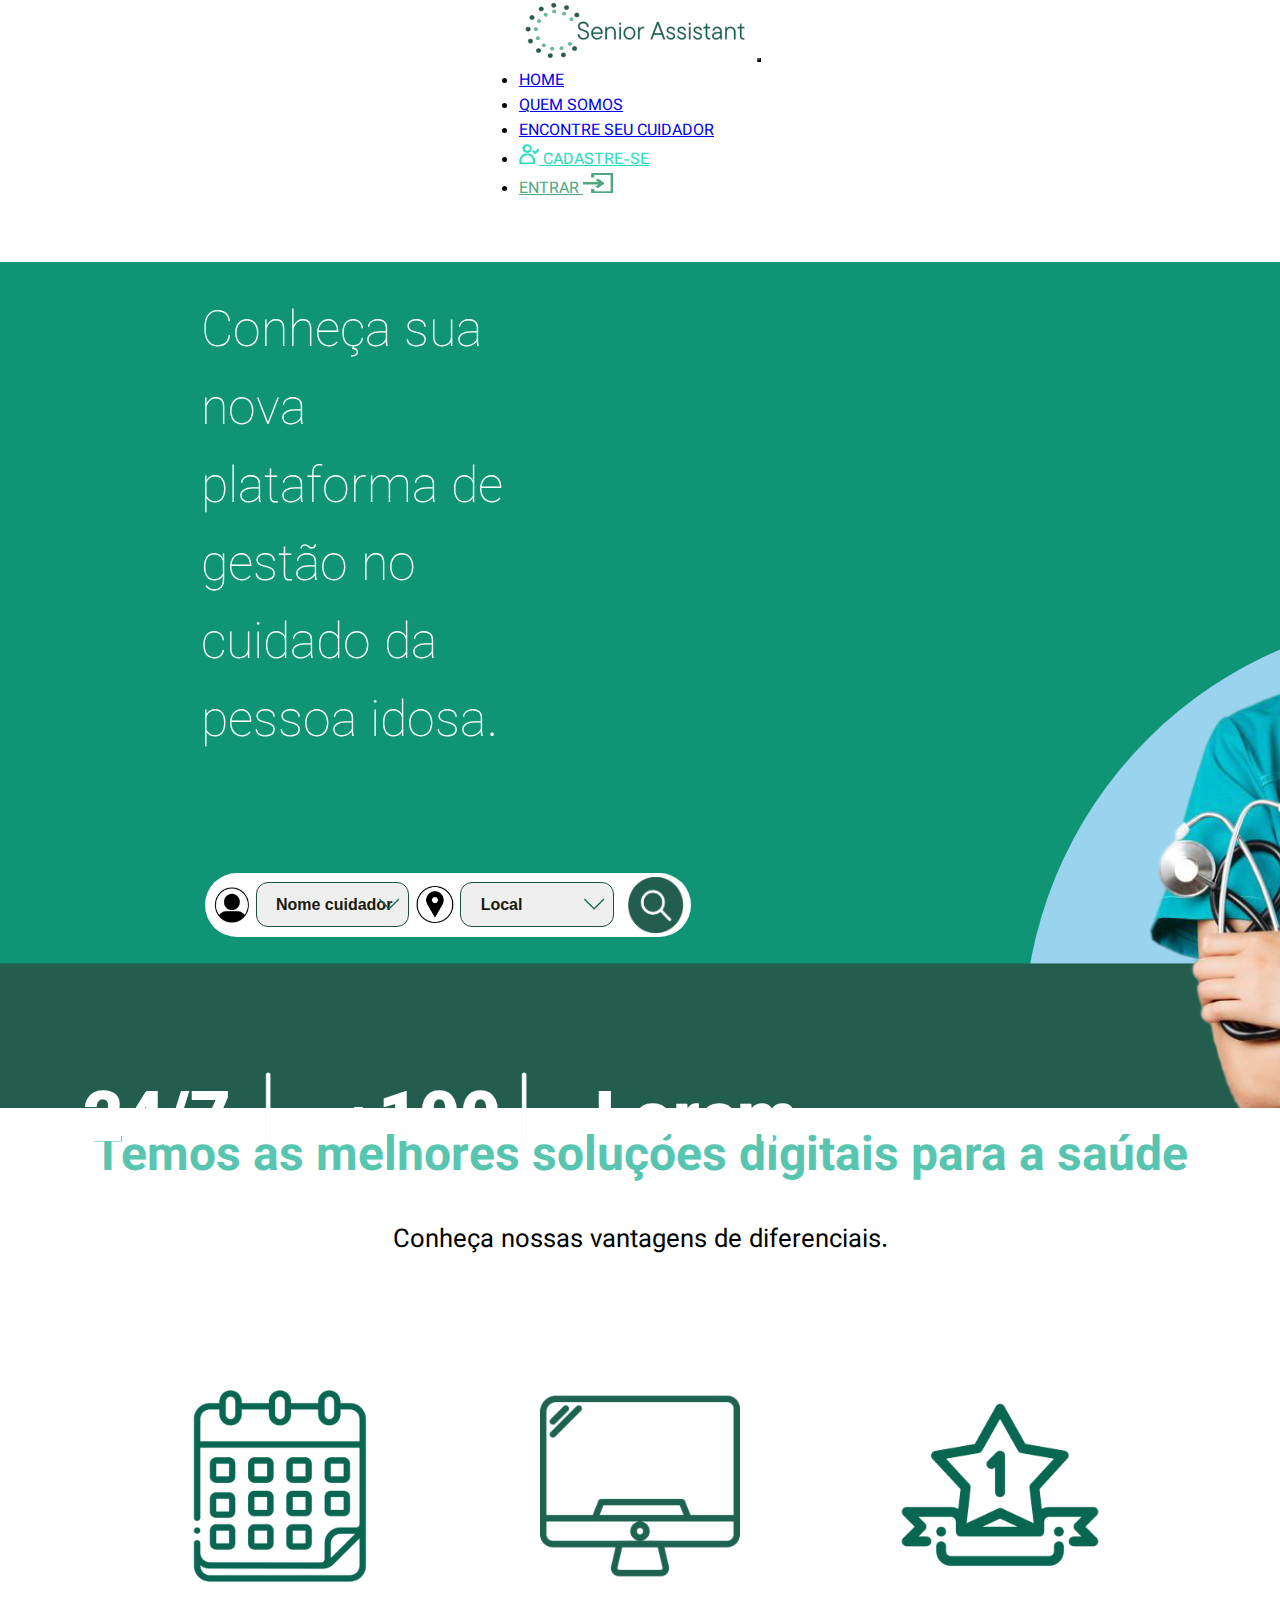
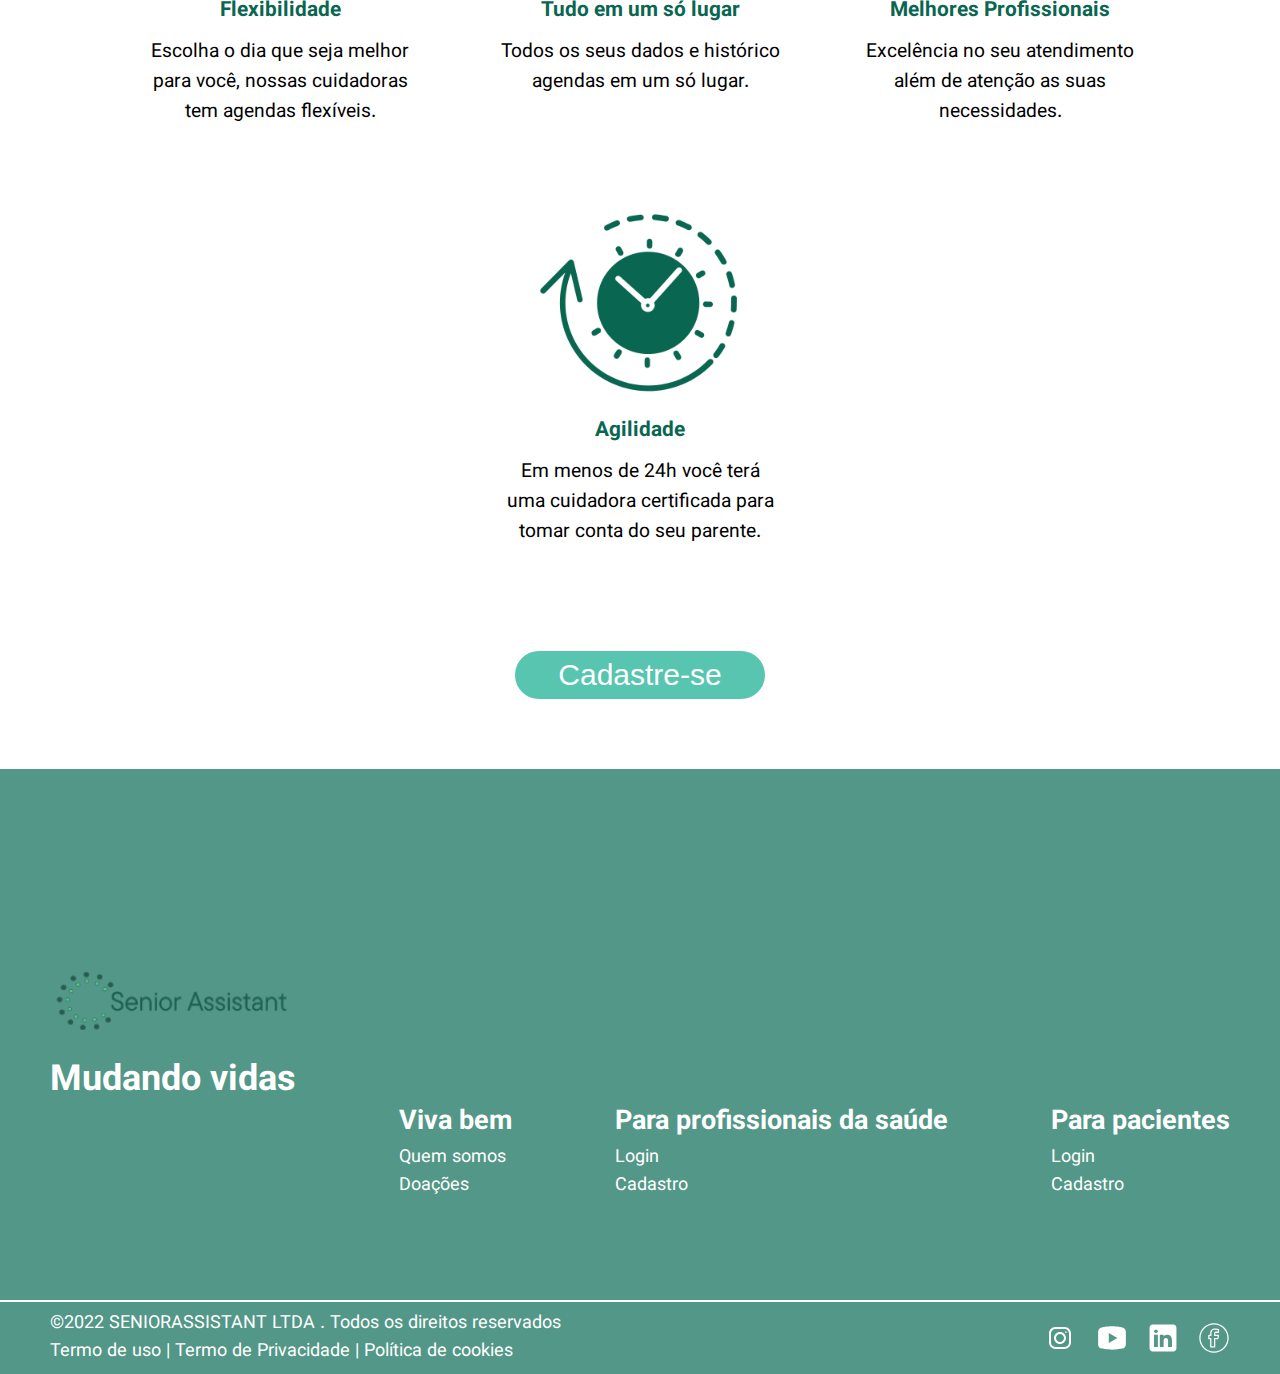
==== commit cd118db2: "ajeitando home e pagpaciente" ====
--- a/html/index.html
+++ b/html/index.html
@@ -2,7 +2,6 @@
 <html lang="pt-br">
   <head>
     <meta charset="UTF-8" />
-    <meta http-equiv="X-UA-Compatible" content="IE=edge" />
     <meta name="viewport" content="width=device-width, initial-scale=1.0" />
     <link
       rel="shortcut icon"
@@ -110,7 +109,7 @@
             <img src="../images/icone-lupa.png" alt="">
             </div>  
         </div>
-        <!-- <div class="escrituras">
+         <div class="escrituras">
           <div class="text1">
             <h3>24/7</h3>
             <p>Suporte online</p>
@@ -126,7 +125,7 @@
                 <p>Ipsum</p>
               </div>
               
-        </div> -->
+        </div>
       </div>
 
 
--- a/css/index.css
+++ b/css/index.css
@@ -72,28 +72,23 @@
 }
 
 .logo-home{
-width: 250px;
+
 left: 9%;
 top: 3px;
 }
 
 .container-idosos{
-  min-width: 100vw;
-  display: flex;
-  align-items: flex-start;
+  display: flex;
   margin-left: 14%;
   
 }
 .background-idosos {
-  margin-top: 4.5rem;
-  background-image: url('../images/fundinho.png');
-  background-repeat: no-repeat;
-  background-size: cover;
-  background-position: center center;
-  background-attachment: fixed;
-  min-width: 100vw;
-  height: 100%;
-}
+  width: 100%;
+  height: 94vh;
+  background:  url('../images/fundinho.png');
+  transform: translateY(60px);
+}
+
 
 .background-idosos h3 {
   color: #ffff;
@@ -107,12 +102,13 @@
 
 .container-dad {
   width: 38%;
-  height: 10%;
+  height: 5vw;
   background-color: #fff;
   border-radius: 40px;
   display: flex;
   margin-left: 16%;
   margin-top: 6%;
+  cursor: pointer;
 }
 
 .container-cuidador {
@@ -126,6 +122,7 @@
   display: flex;
   justify-content: left;
   align-items: center;
+
 }
 
 .seta1 {
@@ -190,7 +187,6 @@
   font-size: 1em;
   color: #1a1a0c;
   font-weight: 600;
-  border: none;
 }
 
 .container-local select {
@@ -205,13 +201,12 @@
   font-size: 1em;
   color: #1a1a0c;
   font-weight: 600;
-  border: no;
 }
 
 .escrituras {
   display: flex;
   justify-content: center;
-  align-items: center;
+  align-items: baseline;
   width: 81vw;
   height: 10vw;
   margin-left: 8vw;
@@ -219,7 +214,7 @@
 
 .escrituras div {
   width: 27vw;
-  margin-top: 13vw;
+  margin-top: 9.5vw;
   margin-left: -17vw;
 }
 
@@ -235,7 +230,8 @@
   font-size: 1.3em;
   font-weight: 500;
   color: #fff;
-  margin-top: -1.5rem;
+  padding-left: 0.8vw;
+  text-align: start;
 }
 
 .escrituras img {
@@ -352,4 +348,5 @@
   width: 32px;
   height: 32px;
   cursor: pointer;
-}+}
+
--- a/css/home3.css
+++ b/css/home3.css
@@ -1,7 +1,5 @@
 .vantagens {
     text-align: center;
-    height: 100%;
-    width: 100%;
     background-image:  url(../images/fundo.png);
     background-repeat: no-repeat;
     background-size: cover;
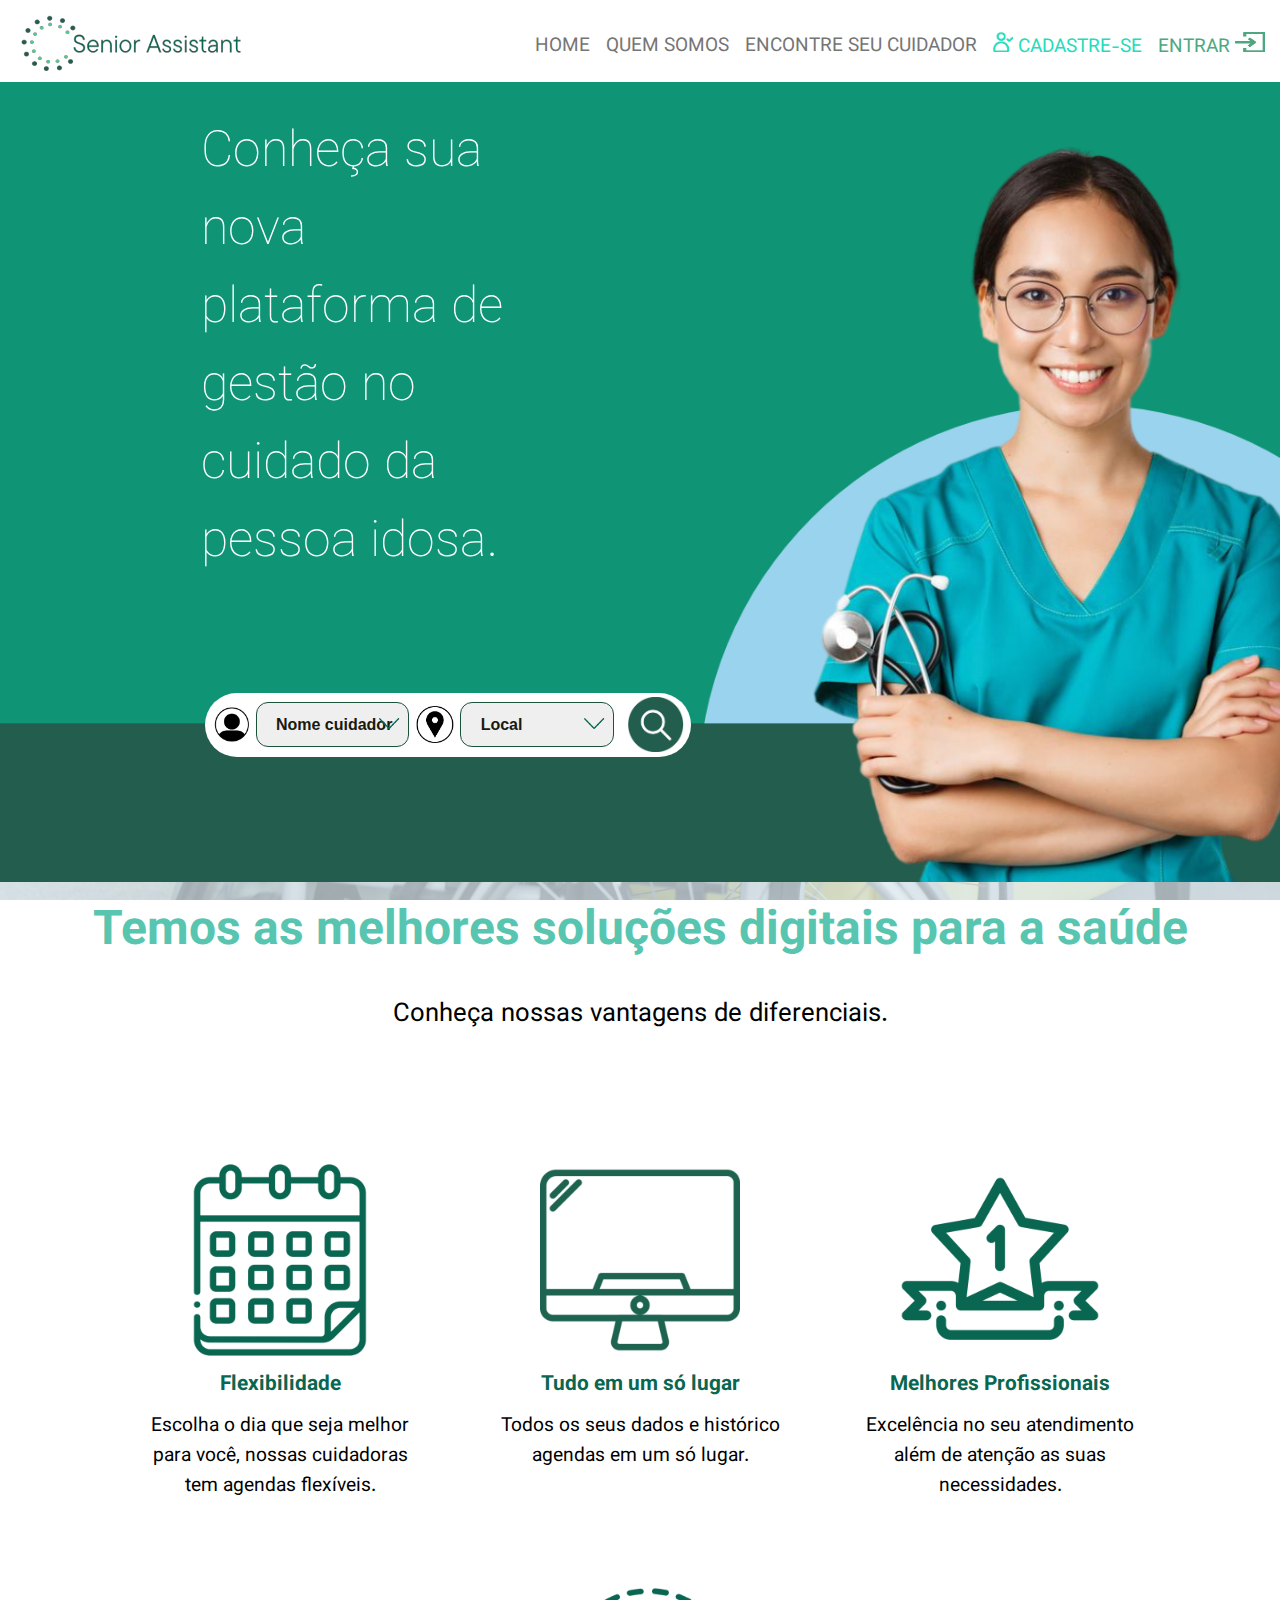
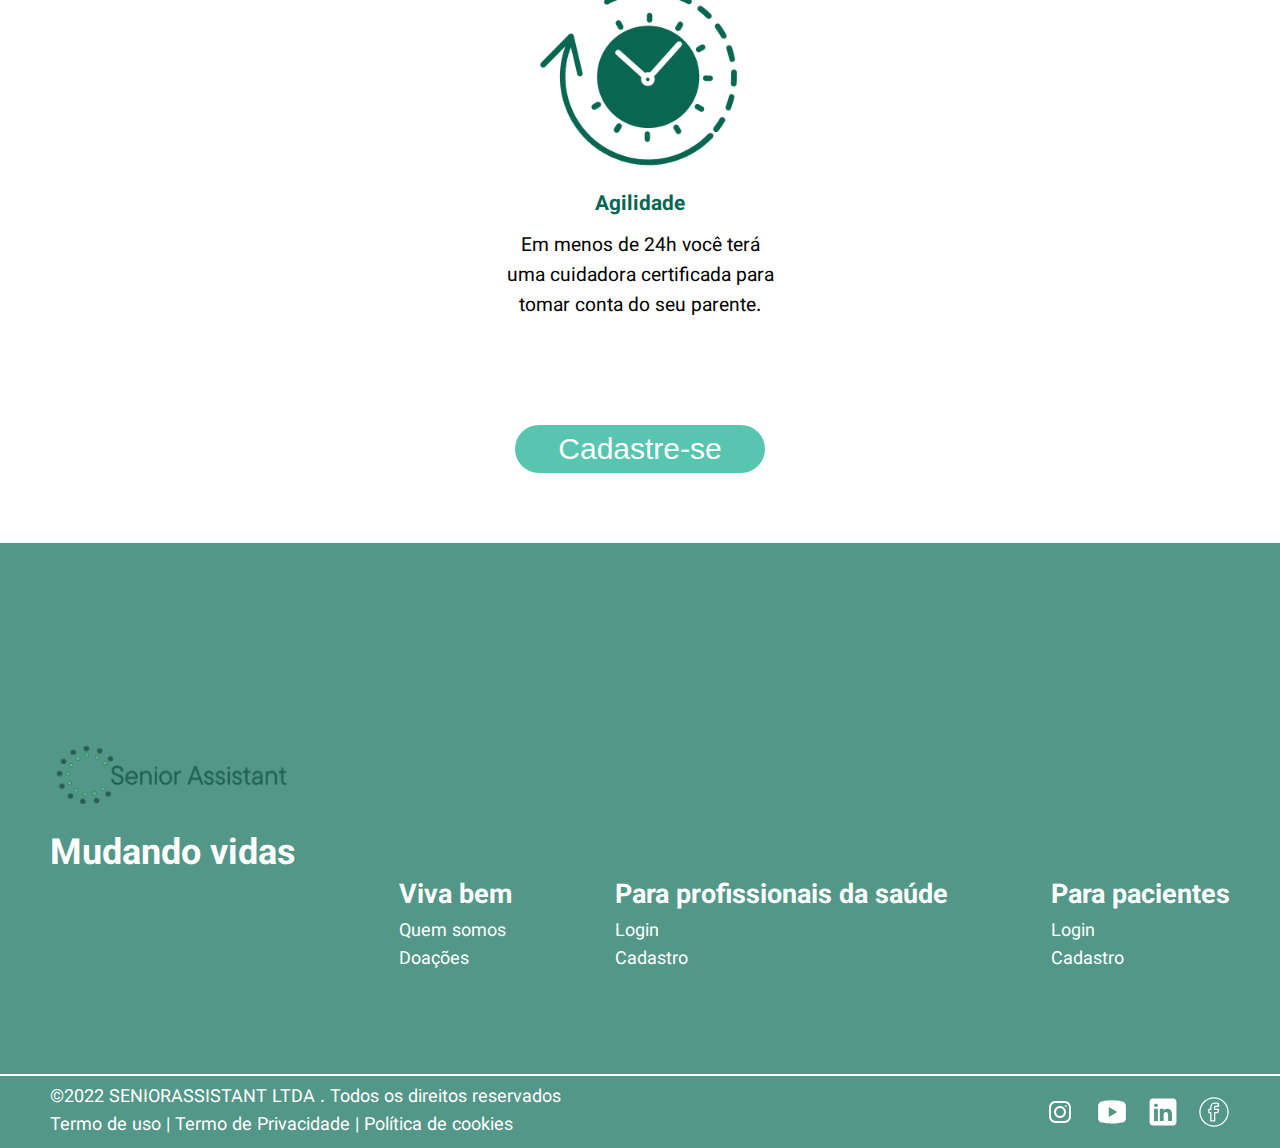
==== commit 3e76b18f: "resolve ai lucas" ====
--- a/html/index.html
+++ b/html/index.html
@@ -8,17 +8,13 @@
       href="../images/Logo_so_imagem.png"
       type="image/x-icon"
     />
-    <link rel="stylesheet" href="../css/index.css" />
+    <link rel="stylesheet" href="../css/index.css" type="text/css" />
     <link rel="stylesheet" href="../css/home3.css" type="text/css" />
     <link
       rel="shortcut icon"
       href="../images/Logo_so_imagem.png"
       type="image/x-icon"
     />
-    <!-- CSS BS -->
-    <link href="https://cdn.jsdelivr.net/npm/bootstrap@5.2.3/dist/css/bootstrap.min.css" rel="stylesheet" integrity="sha384-rbsA2VBKQhggwzxH7pPCaAqO46MgnOM80zW1RWuH61DGLwZJEdK2Kadq2F9CUG65" crossorigin="anonymous">
-    <!-- JavaScript Bundle with Popper -->
-    <script src="https://cdn.jsdelivr.net/npm/bootstrap@5.2.3/dist/js/bootstrap.bundle.min.js" integrity="sha384-kenU1KFdBIe4zVF0s0G1M5b4hcpxyD9F7jL+jjXkk+Q2h455rYXK/7HAuoJl+0I4" crossorigin="anonymous" defer></script>
     <title>
       Senior Assistant | Plataforma de cuidados para Tratamentos Geriátricos
     </title>
@@ -28,9 +24,6 @@
       <nav class="navbar navbar-expand-lg bg-white fixed-top">
         <div class="container-fluid">
           <a href="#"><img src="../images/Logo_nova.png" alt=""></a>
-          <button class="navbar-toggler" type="button" data-bs-toggle="collapse" data-bs-target="#navbarNav" aria-controls="navbarNav" aria-expanded="false" aria-label="Toggle navigation">
-            <span class="navbar-toggler-icon"></span>
-          </button>
           <div class="collapse navbar-collapse justify-content-end" id="navbarNav">
             <ul class="navbar-nav">
               <li class="nav-item">
@@ -109,27 +102,7 @@
             <img src="../images/icone-lupa.png" alt="">
             </div>  
         </div>
-         <div class="escrituras">
-          <div class="text1">
-            <h3>24/7</h3>
-            <p>Suporte online</p>
-          </div>
-          <div><img src="../images/barra.png"></div>
-            <div class="text2">
-              <h3>+100 </h3>
-              <p>Cuidadores</p>
-            </div>
-            <div><img src="../images/barra.png"></div>
-              <div class="text3">
-                <h3>Lorem</h3>
-                <p>Ipsum</p>
-              </div>
-              
-        </div>
       </div>
-
-
-
 
         <!--fim select-->
           </div>
--- a/css/index.css
+++ b/css/index.css
@@ -13,28 +13,37 @@
 
 /* navegáveis */
 
-header {
+.navbar {
+  background-color: #fff;
+}
+
+.container-fluid {
+  display: flex;
   width: 100vw;
-  display: flex;
+  height: 1vh;
   justify-content: space-around;
   align-items: center;
+  column-gap: 20%;
   flex-wrap: wrap;
-  
-}
-
-header nav {
-  background-color: #ffffff;
-}
-
-.nav-bar {
-  background-color: #ffff;
-}
-
-.nav-bar ul {
-  display: flex;
+  margin-top: 1%;
+}
+
+.navbar-nav {
+  display: flex;
+  flex-wrap: wrap;
+  column-gap: 1rem;
   list-style-type: none;
-  column-gap: 25px;
-  flex-wrap: wrap;
+}
+
+li a {
+  font-size: 19px;
+  color: #767575;
+  text-decoration: none;
+}
+
+.navbar-nav li a:hover {
+  color: #1a1a0c;
+  border-bottom: 2px solid #24dcbc;
 }
 
 #color-btn-signup a {
@@ -43,17 +52,6 @@
 
 #color-btn-login a {
   color: #4ea87f;
-}
-
-.nav-bar li a {
-  text-decoration: none;
-  font-size: 19px;
-  color: #767575;
-}
-
-.nav-bar li a:hover {
-  color: #1a1a0c;
-  border-bottom: 2px solid #24dcbc;
 }
 
 #color-btn-signup a:hover,
@@ -71,28 +69,24 @@
   margin: 10px;
 }
 
-.logo-home{
-
-left: 9%;
-top: 3px;
-}
-
 .container-idosos{
   display: flex;
   margin-left: 14%;
-  
 }
 .background-idosos {
   width: 100%;
-  height: 94vh;
+  height: 50rem;
   background:  url('../images/fundinho.png');
+  background-repeat: no-repeat;
+  background-size: cover;
+  background-position: center center;
+  background-attachment: fixed;
   transform: translateY(60px);
 }
-
 
 .background-idosos h3 {
   color: #ffff;
-  margin: 3% 2%;
+  margin: 3% 2%;  
   font-size: 50px;
   font-weight: lighter;
   width: 30%;
@@ -148,12 +142,10 @@
 
 .seta1 img {
   width: 3vw;
-  
 }
 
 .seta2 img {
   width: 3vw;
-  
 }
 
 .lupa {
@@ -165,7 +157,6 @@
 
 .lupa img {
   width: 4.5vw;
-  
 }
 
 .container-local img {
@@ -203,18 +194,17 @@
   font-weight: 600;
 }
 
-.escrituras {
+/* .escrituras {
   display: flex;
   justify-content: center;
   align-items: baseline;
   width: 81vw;
-  height: 10vw;
   margin-left: 8vw;
 }
 
 .escrituras div {
   width: 27vw;
-  margin-top: 9.5vw;
+  margin-top: 4rem;
   margin-left: -17vw;
 }
 
@@ -222,8 +212,6 @@
   font-size: 4.4em;
   text-align: start;
   font-weight: 900;
-  padding: 0;
-  margin: 0;
 }
 
 .escrituras p {
@@ -235,11 +223,11 @@
 }
 
 .escrituras img {
-  width: 0.9vw;
+  width: 1vw;
+  height: 4rem;
   margin-left: 4vw;
-  margin-top: 1vw; 
-}
-
+  margin-top: 1rem; 
+} */
 
 .text2 p {
   margin-left: 1.8vw;
